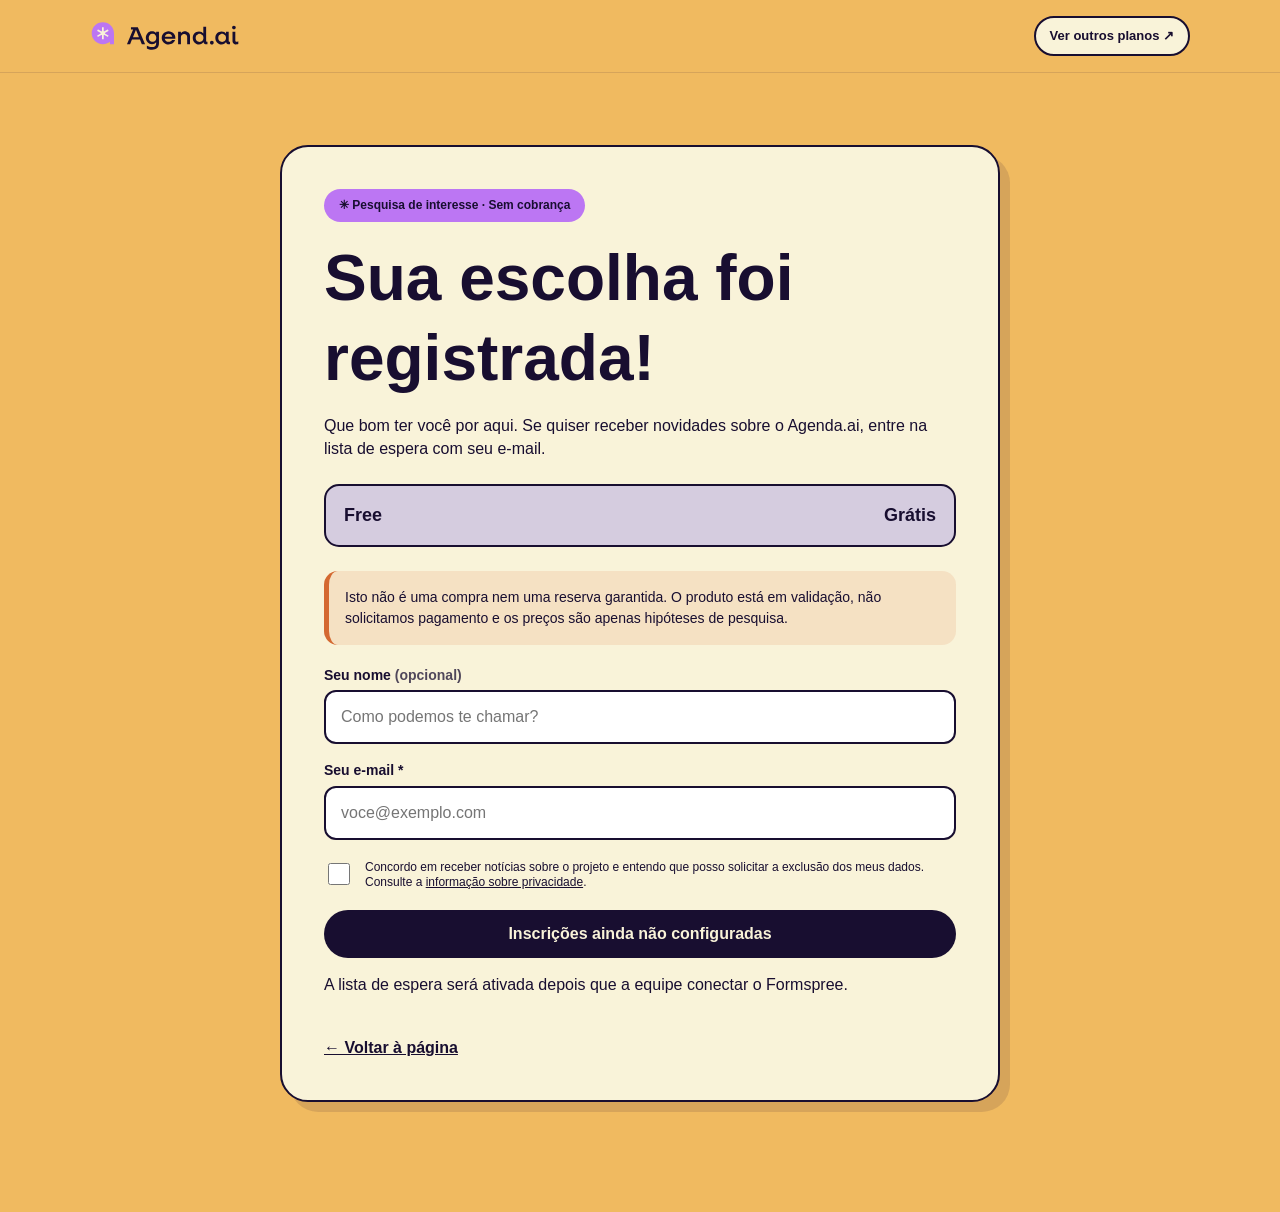
==== reserva.html @ b71d047f "Add files via upload" ====
<!doctype html><html lang="pt-BR"><head><meta charset="utf-8"><meta name="viewport" content="width=device-width,initial-scale=1"><meta name="theme-color" content="#f0ba60"><title>Lista de espera · Agenda.ai</title><link rel="icon" href="logo-symbol.svg" type="image/svg+xml"><link rel="stylesheet" href="style.css"><script src="config.js" defer></script><script src="analytics.js" defer></script><script src="reserva.js" defer></script></head>
<body class="inner-page"><header class="topbar"><div class="wrap topbar-inner"><a class="brand-link" href="index.html" aria-label="Agenda.ai, início"><img src="logo-full-dark.svg" alt="Agenda.ai" class="brand-logo"></a><a class="nav-cta" href="index.html#planos">Ver outros planos ↗</a></div></header><main class="secondary-main wrap"><div class="paper-panel"><div id="reserve-content"><span class="status-tag">✳ Pesquisa de interesse · Sem cobrança</span><h1>Sua escolha foi registrada!</h1><p>Que bom ter você por aqui. Se quiser receber novidades sobre o Agenda.ai, entre na lista de espera com seu e-mail.</p><div class="selected-plan-box"><strong id="selected-plan">Standard</strong><span id="selected-price">R$ 9,90/mês*</span></div><div class="notice">Isto não é uma compra nem uma reserva garantida. O produto está em validação, não solicitamos pagamento e os preços são apenas hipóteses de pesquisa.</div><form id="waitlist-form"><div class="form-field"><label for="lead-name">Seu nome <span class="muted">(opcional)</span></label><input id="lead-name" name="name" autocomplete="name" maxlength="90" placeholder="Como podemos te chamar?"></div><div class="form-field"><label for="lead-email">Seu e-mail *</label><input id="lead-email" name="email" type="email" autocomplete="email" maxlength="150" required placeholder="voce@exemplo.com"></div><label class="consent-row"><input type="checkbox" id="lead-consent" required><span>Concordo em receber notícias sobre o projeto e entendo que posso solicitar a exclusão dos meus dados. Consulte a <a href="privacidade.html">informação sobre privacidade</a>.</span></label><button id="join-btn" type="submit" class="button button-dark full-button">Entrar na lista de espera ↗</button><p id="form-status" class="form-status" role="status" aria-live="polite"></p></form><a class="back-link" href="index.html#planos">← Voltar à página</a></div><div class="success-box" id="success-box" role="status"><div class="success-icon">★</div><h1>Você entrou na lista!</h1><p>Seu interesse no plano <strong id="success-plan">Standard</strong> foi registrado. Quando houver novidades, poderemos entrar em contato pelo e-mail informado.</p><div class="notice">Nenhuma compra foi realizada. O aplicativo está em fase de validação e a inscrição não garante acesso antecipado.</div><a href="index.html" class="button button-dark">Voltar ao Agenda.ai ↗</a></div></div></main></body></html>
---- style.css ----
:root{
  --mustard:#f0ba60;
  --cream:#f9f3d9;
  --ink:#180e30;
  --purple:#bc76f3;
  --orange:#d46931;
  --mint:#c5e2cb;
  --lav:#d5ccdf;
  --line:rgba(24,14,48,.12);
  --milk:#f3eee7;
}
*{box-sizing:border-box}
html{scroll-behavior:smooth}
body{margin:0;font-family:Arial,Helvetica,sans-serif;color:var(--ink);background:var(--cream);line-height:1.25}
a{color:inherit;text-decoration:none}
img{max-width:100%;display:block}
button,input{font:inherit}
button{cursor:pointer}
.wrap{width:min(1100px,calc(100% - 48px));margin:0 auto}
.skip-link{position:absolute;left:-999px;top:10px;background:var(--cream);padding:10px 14px;border-radius:10px;border:2px solid var(--ink);z-index:1000}
.skip-link:focus{left:10px}
.section-kicker{display:inline-block;font-size:12px;font-weight:700;letter-spacing:.05em;text-transform:uppercase;margin-bottom:10px}
.button{border:none;border-radius:999px;padding:14px 18px;font-weight:800;background:var(--ink);color:var(--cream)}

.topbar{position:sticky;top:0;z-index:30;background:rgba(240,186,96,.95);backdrop-filter:blur(8px);border-bottom:1px solid rgba(24,14,48,.12)}
.topbar-inner{display:flex;align-items:center;justify-content:space-between;gap:20px;min-height:72px}
.brand-logo{width:150px;height:auto}
.site-nav{display:flex;gap:24px;font-size:14px;font-weight:700}
.nav-cta{border:2px solid var(--ink);border-radius:999px;padding:10px 14px;font-size:13px;font-weight:800;background:var(--cream)}
.wordmark{display:inline-flex;align-items:center;gap:10px;font-weight:800;font-size:24px}.brand-icon{display:grid;place-items:center;width:34px;height:34px;border-radius:10px;background:var(--purple);color:var(--cream);font-size:20px;font-weight:900}.brand-icon span{font-size:14px}


.hero-section{background:var(--mustard);padding:38px 0 50px}
.hero-wrap{display:grid;gap:28px}
.hero-top{display:grid;grid-template-columns:110px minmax(0,1fr);gap:26px;align-items:start}
.hero-symbol{width:110px;height:110px;border-radius:24px;object-fit:cover}
.hero-card{background:var(--cream);padding:28px 30px 24px;border-radius:22px 22px 34px 34px;position:relative;min-height:340px}
.hero-card::before{content:"";position:absolute;right:0;top:0;width:110px;height:72px;background:var(--mustard);border-bottom-left-radius:40px}
.hero-card::after{content:"";position:absolute;right:0;bottom:52px;width:86px;height:92px;background:var(--mustard);border-top-left-radius:40px;border-bottom-left-radius:40px}
.hero-brand-line{font-size:22px;font-weight:700;margin-bottom:30px;position:relative;z-index:1}
.hero-card h1{margin:0;position:relative;z-index:1;font-size:clamp(54px,7vw,82px);line-height:.98;letter-spacing:-.05em;color:var(--purple);max-width:520px}
.hero-copy{max-width:580px;padding-left:6px}
.hero-copy p{font-size:18px;line-height:1.3;margin:0 0 20px}
.hero-copy strong{font-weight:800}
.hero-highlight{font-size:18px;font-weight:800;color:var(--cream);max-width:460px}

.intro-section{background:var(--milk);padding:70px 0 82px}
.intro-wrap{display:grid;gap:38px;align-items:center}
.section-logo{width:min(430px,100%)}
.intro-statement{background:var(--lav);padding:28px 30px;border-left:8px solid var(--purple)}
.intro-statement h2{margin:0;font-size:clamp(42px,6vw,58px);line-height:1.02;letter-spacing:-.04em;color:var(--orange);max-width:690px}

.message-section{background:var(--purple);padding:56px 0}
.message-wrap p{margin:0;max-width:620px;color:var(--ink);font-size:22px;line-height:1.18}

.concept-section{background:linear-gradient(to right,var(--mint) 0 74%,var(--cream) 74% 100%);position:relative;padding:0 0 80px}
.concept-top-stripes{height:110px;background:repeating-linear-gradient(90deg,var(--cream) 0 36px,transparent 36px 74px);width:min(300px,80%);border-bottom-right-radius:80px}
.concept-wrap{display:grid;grid-template-columns:minmax(0,1.03fr) minmax(350px,0.97fr);gap:34px;align-items:center;padding-top:36px}
.concept-copy h2{margin:0 0 22px;font-size:clamp(58px,7.2vw,92px);line-height:.98;letter-spacing:-.06em;max-width:470px}
.concept-copy p{max-width:450px;font-size:18px;line-height:1.35;margin:0}
.demo-stage{position:relative;max-width:430px;justify-self:end}
.demo-window{background:var(--cream);border:2px solid var(--ink);border-radius:24px;padding:18px;box-shadow:10px 10px 0 rgba(24,14,48,.12)}
.demo-head{display:flex;justify-content:space-between;align-items:center;gap:14px;margin-bottom:16px}
.demo-logo img{width:128px}
.demo-live{font-size:11px;font-weight:800;text-transform:uppercase;color:var(--orange)}
.demo-greeting span{display:block;font-size:12px;color:rgba(24,14,48,.75);margin-bottom:4px}
.demo-greeting strong{display:block;font-size:28px;line-height:1.05;margin-bottom:14px}
.demo-progress-top{display:flex;justify-content:space-between;gap:10px;font-size:13px;font-weight:700;margin-bottom:10px}
.progress-track{height:14px;background:#fff;border:2px solid var(--ink);border-radius:999px;overflow:hidden}
.progress-fill{height:100%;width:33.3%;background:var(--purple);transition:width .2s ease}
.demo-tasks{display:grid;gap:12px;margin:18px 0}
.demo-task{display:grid;grid-template-columns:34px 1fr auto;align-items:center;gap:12px;padding:12px 14px;background:#fff;border:2px solid rgba(24,14,48,.15);border-radius:16px}
.demo-task input{position:absolute;opacity:0;pointer-events:none}
.demo-task.checked{border-color:var(--purple);background:#f7e9ff}
.check-ui{width:22px;height:22px;border-radius:50%;border:2px solid var(--ink);display:grid;place-items:center;font-size:14px}
.task-content strong{display:block;font-size:15px}
.task-content small{display:block;margin-top:4px;color:rgba(24,14,48,.7);font-size:12px}
.task-star{font-size:18px;color:var(--orange)}
.adaptation{display:grid;grid-template-columns:1fr auto;gap:16px;align-items:center;padding:14px;border-radius:16px;background:#fff3d8;border:2px dashed rgba(24,14,48,.28)}
.adapt-label{display:block;font-size:10px;font-weight:800;letter-spacing:.08em;text-transform:uppercase;color:rgba(24,14,48,.6)}
#adapt-feedback{display:block;margin-top:3px;font-size:16px}
#adapt-slot{display:block;margin-top:5px;font-size:12px;color:rgba(24,14,48,.75)}
#adapt-toggle{border:none;border-radius:999px;padding:12px 15px;background:var(--ink);color:var(--cream);font-weight:800}
.demo-sticker,.sticker-bottom{position:absolute;font-size:11px;font-weight:800;text-transform:uppercase;border:2px solid var(--ink);border-radius:999px;padding:9px 12px;box-shadow:4px 4px 0 rgba(24,14,48,.12)}
.sticker-first{top:-12px;right:24px;background:var(--mustard);transform:rotate(8deg)}
.sticker-bottom{right:-12px;bottom:-12px;background:var(--orange);color:var(--cream);transform:rotate(-6deg)}
.demo-disclaimer{font-size:12px;line-height:1.4;margin:18px 8px 0;text-align:center}

.features-section{background:var(--cream);padding:80px 0}
.features-header{display:grid;grid-template-columns:minmax(0,1fr) minmax(0,1fr);gap:26px;align-items:end;margin-bottom:28px}
.features-header h2{margin:0;font-size:clamp(48px,7vw,76px);line-height:.97;letter-spacing:-.05em}
.features-header p{margin:0;max-width:420px;font-size:18px;line-height:1.35}
.features-grid{display:grid;grid-template-columns:repeat(3,1fr);gap:18px}
.feature-card{background:#fff;border:2px solid var(--ink);border-radius:20px;padding:24px;min-height:240px}
.feature-card.alt{background:var(--mustard)}
.feature-card.mint{background:var(--mint)}
.feature-number{display:inline-flex;align-items:center;justify-content:center;width:42px;height:42px;border-radius:50%;background:var(--ink);color:var(--cream);font-size:13px;font-weight:800}
.feature-card h3{margin:18px 0 10px;font-size:30px;line-height:1.03}
.feature-card p{margin:0;font-size:15px;line-height:1.4}

.pricing-section{background:var(--milk);padding:82px 0}
.pricing-header{display:grid;grid-template-columns:minmax(0,1fr) minmax(0,1fr);gap:20px;align-items:end;margin-bottom:30px}
.pricing-header h2{margin:0;font-size:clamp(54px,7vw,82px);line-height:.97;letter-spacing:-.05em}
.pricing-header p{margin:0;max-width:450px;font-size:18px;line-height:1.35}
.plans-grid{display:grid;grid-template-columns:repeat(3,1fr);gap:18px}
.plan-card{border:2px solid var(--ink);border-radius:24px;padding:24px;display:flex;flex-direction:column;min-height:390px;background:#fff}
.plan-standard{background:var(--purple)}
.plan-premium{background:var(--mint)}
.plan-top{display:flex;justify-content:space-between;align-items:center;font-size:13px;font-weight:800;text-transform:uppercase;letter-spacing:.03em;margin-bottom:16px}
.plan-card h3{font-size:44px;line-height:1;margin:0 0 10px}
.plan-card h3 small{font-size:18px}
.plan-lead{margin:0 0 18px;font-size:16px;min-height:40px}
.plan-card ul{margin:0 0 24px;padding-left:18px;display:grid;gap:12px;flex:1}
.plan-card li{font-size:15px;line-height:1.35}
.plan-button{width:100%;justify-content:center}
.plan-count{margin:12px 0 0;font-size:12px;line-height:1.4;text-align:center;min-height:36px}
.pricing-note{margin:24px 0 0;font-size:13px;text-align:center}

.faq-section{background:var(--cream);padding:80px 0}
.faq-wrap{display:grid;grid-template-columns:minmax(250px,.8fr) minmax(0,1.2fr);gap:28px}
.faq-wrap h2{margin:0;font-size:clamp(52px,7vw,78px);line-height:.95;letter-spacing:-.05em;color:var(--orange)}
.faq-list details{border-bottom:2px solid var(--ink);padding:18px 0}
.faq-list summary{list-style:none;cursor:pointer;position:relative;padding-right:28px;font-weight:800;font-size:19px}
.faq-list summary::-webkit-details-marker{display:none}
.faq-list summary::after{content:'+';position:absolute;right:0;top:-3px;font-size:28px}
.faq-list details[open] summary::after{content:'−'}
.faq-list p{margin:14px 0 0;font-size:15px;line-height:1.45;max-width:650px}

.site-footer{background:var(--ink);color:var(--cream);padding:26px 0}
.footer-inner{display:flex;align-items:center;justify-content:space-between;gap:18px;flex-wrap:wrap}
.footer-logo{width:150px}
.site-footer p,.site-footer small{margin:0;font-size:13px}
.site-footer a{text-decoration:underline;font-size:13px}

/* Inner pages / admin */
.inner-page{min-height:100vh;background:var(--mustard)}
.secondary-main{padding:72px 0 110px}
.paper-panel{max-width:720px;margin-inline:auto;background:var(--cream);border:2px solid var(--ink);border-radius:28px;padding:42px;box-shadow:10px 10px 0 rgba(24,14,48,.12)}
.paper-panel h1{font-size:clamp(38px,5vw,64px);margin:16px 0}
.paper-panel>p,.paper-panel p{font-size:16px;line-height:1.45}
.status-tag{display:inline-flex;padding:9px 15px;border-radius:999px;background:var(--purple);color:var(--ink);font-size:12px;font-weight:900}
.selected-plan-box{display:flex;justify-content:space-between;gap:20px;align-items:center;background:var(--lav);border:2px solid var(--ink);padding:18px;border-radius:15px;margin:24px 0;font-size:18px;font-weight:900}
.notice{border-radius:14px;background:rgba(212,105,49,.13);border-left:5px solid var(--orange);padding:16px;font-size:14px;line-height:1.5;margin:22px 0}
.form-field{display:grid;gap:6px;margin:18px 0}.form-field label{font-weight:900;font-size:14px}.form-field input,.admin-login input{border:2px solid var(--ink);background:#fff;border-radius:12px;padding:15px;width:100%;outline-offset:2px}
.consent-row{display:flex;align-items:flex-start;gap:12px;font-size:12px;margin:20px 0}.consent-row input{width:22px;height:22px;flex-shrink:0}.consent-row a{text-decoration:underline}.full-button{width:100%;justify-content:center}.form-status{font-size:13px;margin-top:15px}.form-status.error{color:#8c2417}.back-link{display:inline-block;margin-top:26px;text-decoration:underline;font-weight:900}.success-box{display:none;text-align:center}.success-box.active{display:block}.success-icon{width:95px;height:95px;border-radius:28px;background:var(--purple);display:grid;place-items:center;color:var(--cream);font-size:57px;margin:0 auto}.privacy-panel{max-width:850px}.privacy-panel h2{font-size:28px;margin:30px 0 10px}.privacy-panel p{font-size:15px}.privacy-panel a{text-decoration:underline}.admin-page{min-height:100vh;background:var(--milk)}.admin-main{padding:65px 0 110px}.admin-intro{display:flex;justify-content:space-between;align-items:center;gap:20px;margin-bottom:27px}.admin-intro h1{font-size:clamp(40px,5vw,65px);margin:10px 0}.admin-intro p{margin:0}.admin-login{display:grid;gap:14px;max-width:450px;background:var(--cream);padding:30px;border:2px solid var(--ink);border-radius:20px}.admin-login label{font-weight:900}.admin-data{display:none}.admin-actions{display:flex;gap:12px;flex-wrap:wrap;margin:20px 0}.button-light{background:var(--cream);color:var(--ink);border:2px solid var(--ink)}.admin-grid{display:grid;grid-template-columns:repeat(3,1fr);gap:15px;margin:24px 0 46px}.metric{background:var(--cream);padding:26px;border:2px solid var(--ink);border-radius:20px}.metric:nth-child(2){background:var(--purple)}.metric:nth-child(3){background:var(--mint)}.metric h3{font-size:25px;margin:0 0 15px}.metric strong{font-size:53px;line-height:1;display:block}.metric span{font-size:13px;margin-top:14px;display:block}.table-wrap{overflow-x:auto;background:var(--cream);border:2px solid var(--ink);border-radius:17px}.admin-table{border-collapse:collapse;width:100%;min-width:600px}.admin-table th,.admin-table td{padding:16px;border-bottom:1px solid var(--line);font-size:13px;text-align:left}.admin-table th{background:var(--lav)}.delete-button{border:1px solid var(--ink);border-radius:8px;background:var(--mustard);padding:6px 10px;font-weight:900}.admin-subtitle{font-size:14px}.muted{opacity:.75}

@media (max-width:900px){
  .site-nav{display:none}
  .hero-top{grid-template-columns:88px 1fr;gap:18px}
  .hero-symbol{width:88px;height:88px;border-radius:20px}
  .hero-card{min-height:290px;padding:22px 22px 20px}
  .hero-card::before{width:80px;height:56px}
  .hero-card::after{width:66px;height:72px;bottom:42px}
  .concept-wrap,.pricing-header,.features-header,.faq-wrap{grid-template-columns:1fr}
  .concept-section{background:var(--mint)}
  .concept-wrap{padding-top:24px}
  .demo-stage{justify-self:start;max-width:100%}
  .features-grid,.plans-grid,.admin-grid{grid-template-columns:1fr}
}
@media (max-width:680px){
  .wrap{width:min(100% - 28px,760px)}
  .topbar-inner{min-height:68px}
  .brand-logo,.footer-logo{width:130px}
  .nav-cta{padding:10px 12px;font-size:12px}
  .hero-section{padding-top:28px}
  .hero-top{grid-template-columns:1fr;gap:18px}
  .hero-card h1{font-size:clamp(46px,13vw,66px)}
  .hero-card{min-height:0}
  .hero-copy p,.hero-highlight{font-size:16px}
  .intro-statement h2{font-size:42px}
  .message-wrap p{font-size:18px}
  .concept-top-stripes{height:84px;width:230px;background:repeating-linear-gradient(90deg,var(--cream) 0 28px,transparent 28px 56px)}
  .concept-copy h2{font-size:54px}
  .demo-logo img{width:112px}
  .demo-greeting strong{font-size:22px}
  .adaptation{grid-template-columns:1fr}
  .features-header h2,.pricing-header h2,.faq-wrap h2{font-size:52px}
  .feature-card h3{font-size:26px}
  .plan-card h3{font-size:36px}
  .selected-plan-box{flex-direction:column;align-items:flex-start;gap:8px}
}
@media (prefers-reduced-motion: reduce){html{scroll-behavior:auto}.progress-fill{transition:none}}

/* =====================================
   REPRODUÇÃO FIEL: AGEND.IA LANDING
   Referência: SVG original 1080 x 5757.7
   A fonte original Fliper é utilizada se instalada no computador.
   O ZIP não redistribui arquivos de fonte.
   ===================================== */
:root{--mustard:#f0ba60;--cream:#f9f3d9;--ink:#180e30;--purple:#bc76f3;--orange:#d46931;--mint:#c5e2cb;--lav:#d5ccdf;--milk:#f3eee7;--softgreen:#9ac1a5;--darkterracotta:#86382e}
html,body{margin:0}
body{font-family:'Fliper', 'Fliper Regular', 'Trebuchet MS',Arial,sans-serif;font-weight:400;background:var(--milk);color:var(--ink)}
h1,h2,h3,.reference-name,.button,.plan-top{font-family:'Fliper','Fliper SemiBold','Trebuchet MS',Arial,sans-serif;font-weight:600}
.reference-nav{position:relative;z-index:10;background:var(--mustard);min-height:78px;display:flex;align-items:center}
.reference-nav .nav-inner{display:flex;align-items:center;justify-content:space-between;gap:30px;min-height:78px}
.nav-mark img{width:190px;height:auto}
.reference-nav nav{display:flex;gap:25px;font-weight:600}
.reference-nav nav a{font-size:14px}
.nav-link-cta{display:inline-flex;border-radius:999px;padding:12px 18px;background:var(--ink);color:var(--cream);font-weight:600}
.reference-hero{background:var(--mustard);overflow:hidden}
.reference-canvas{position:relative;width:min(100%,1080px);aspect-ratio:1080 / 1920;margin:auto;container-type:inline-size}
.reference-cutout{position:absolute;inset:0;display:block;width:100%;height:100%;object-fit:contain;object-position:top left;pointer-events:none}
.reference-hero-logo{position:absolute;left:9.24%;top:9.3%;width:24%;height:auto;aspect-ratio:1;object-fit:contain}
.reference-name{position:absolute;top:12.55%;left:43.4%;font-size:5.0cqw;line-height:1;color:var(--ink)}
.reference-canvas h1{position:absolute;left:17.55%;top:27.9%;margin:0;color:var(--purple);font-size:9.92cqw;line-height:1.20;letter-spacing:-.015em}
.reference-hero-copy{position:absolute;left:10.59%;top:63.1%;width:85%;font-size:4.72cqw;line-height:1.20;color:var(--ink)}
.reference-hero-copy p{font-size:inherit;line-height:inherit;margin:0 0 4.6cqw}
.reference-hero-copy p:nth-child(2){margin-bottom:4.1cqw}
.reference-hero-copy strong{font-weight:600}
.reference-hero-copy .reference-highlight{font-size:5.4cqw;font-weight:600;color:var(--cream);line-height:1.08;margin-top:0}
.reference-intro{background:var(--milk);padding:0;overflow:hidden}
.reference-intro-inside{width:min(100%,1080px);aspect-ratio:1080 / 975;margin:0 auto;position:relative;container-type:inline-size}
.reference-intro-logo{position:absolute;left:13%;top:16%;width:71%;height:auto}
.reference-statement{position:absolute;left:13%;top:55%;width:74%;background:var(--lav);border-left:1.6cqw solid var(--purple);padding:6cqw 4cqw 5.8cqw}
.reference-statement h2{font-size:7.5cqw;color:var(--orange);line-height:1.05;margin:0;letter-spacing:-.02em}
.reference-purple{background:var(--purple);position:relative;overflow:hidden}
.reference-purple-content{width:min(100%,1080px);height:auto;aspect-ratio:1080 / 945;margin:auto;position:relative;container-type:inline-size}
.reference-purple-content p{position:absolute;top:19.7%;left:10.6%;font-size:4.9cqw;line-height:1.245;margin:0;max-width:83%;color:var(--ink)}
.reference-fringe{position:absolute;left:0;bottom:0;height:min(24vw,315px);width:min(63%,632px);display:flex;align-items:stretch;overflow:hidden;border-top-right-radius:240px;background:var(--mint)}
.reference-fringe span{height:100%;background:var(--cream);width:17%;margin-left:1%;flex-shrink:0}
.reference-fringe span:nth-child(2n){background:var(--mint)}
.reference-mint{background:var(--mint);overflow:hidden}
.reference-mint-inside{width:min(100%,1080px);aspect-ratio:1080 / 1920;margin:0 auto;position:relative;container-type:inline-size}
.reference-mint h2{position:absolute;left:10.6%;top:28.4%;margin:0;z-index:2;font-size:13.18cqw;line-height:1.025;color:var(--ink);letter-spacing:-.028em}
.reference-geometric-shape{position:absolute;pointer-events:none;background:var(--cream);width:76%;height:13%;left:16%;transform:rotate(31deg)}
.reference-geometric-shape.one{top:26%}
.reference-geometric-shape.two{top:69%;transform:rotate(-30deg)}
.reference-mint-logo{position:absolute;left:10.6%;bottom:8.3%;width:70%;z-index:2}
.reference-mint-logo img{width:100%}
.demo-section{background:var(--cream);padding:100px 0 120px}
.demo-section-grid{display:grid;grid-template-columns:1fr 1fr;gap:50px;align-items:center}
.demo-section-copy h2{font-size:clamp(50px,6vw,88px);line-height:.98;letter-spacing:-.035em;margin:18px 0 24px}
.demo-section-copy p{font-size:19px;line-height:1.4;max-width:450px}
.demo-stage{max-width:460px;justify-self:end}
.demo-greeting strong{font-family:'Fliper','Trebuchet MS',Arial,sans-serif}
.features-section{background:var(--milk)}
.feature-card{border-color:var(--ink);border-width:2px;box-shadow:none}
.feature-card h3{font-size:clamp(25px,2.3vw,32px);line-height:1.08}
.feature-card p{font-size:16px}
.pricing-section{background:var(--cream)}
.pricing-header h2{color:var(--ink)}
.plan-card{border-color:var(--ink);background:var(--milk)}
.plan-standard{background:var(--purple)}
.plan-premium{background:var(--mint)}
.plan-lead{font-size:16px}
.plan-card ul{padding-left:20px}
.plan-card li{font-size:15px}
.plan-card h3{font-size:40px}
.plan-button{border-radius:999px}
.faq-section{background:var(--milk)}
.faq-wrap h2{color:var(--orange)}
.footer-logo{width:170px}

@media(max-width:900px){
 .reference-nav nav{display:none}
 .demo-section-grid{grid-template-columns:1fr}
 .demo-stage{justify-self:start}
 .reference-mint h2{font-size:13.18cqw}
}
@media(max-width:640px){
 .reference-nav,.reference-nav .nav-inner{min-height:62px}
 .nav-mark img{width:142px}
 .nav-link-cta{font-size:12px;padding:10px 12px}
 .reference-hero-copy{top:63%;}
 .demo-section{padding:60px 0 90px}
 .demo-section-copy h2{font-size:48px}
 .reference-statement{top:54%;}
 .reference-fringe{height:20vw}
}

/* User requested color corrections */
.demo-section-copy h2{color:var(--purple)}
.features-grid .feature-card:nth-child(1){background:var(--mint)}
.features-grid .feature-card:nth-child(2){background:var(--mustard)}
.features-grid .feature-card:nth-child(3){background:var(--purple)}
.plan-free{background:var(--mustard)}

/* Preferência de análise: exibida apenas se GA4 estiver configurado. */
.analytics-consent{position:fixed;bottom:16px;left:16px;right:16px;max-width:700px;margin:0 auto;z-index:99;background:var(--cream);color:var(--ink);padding:18px 20px;border:2px solid var(--ink);border-radius:18px;box-shadow:0 8px 30px rgba(0,0,0,.2);display:flex;align-items:center;justify-content:space-between;gap:22px}
.analytics-consent p{margin:5px 0 0;font-size:13px;line-height:1.4}
.analytics-consent a{text-decoration:underline}
.analytics-actions{display:flex;gap:8px;flex-shrink:0}
.analytics-actions button{border:2px solid var(--ink);border-radius:999px;padding:9px 13px;background:transparent;color:var(--ink);font-weight:800}
.analytics-actions button[data-consent=yes]{background:var(--ink);color:var(--cream)}
@media(max-width:620px){.analytics-consent{flex-direction:column;align-items:stretch}.analytics-actions button{flex:1}}
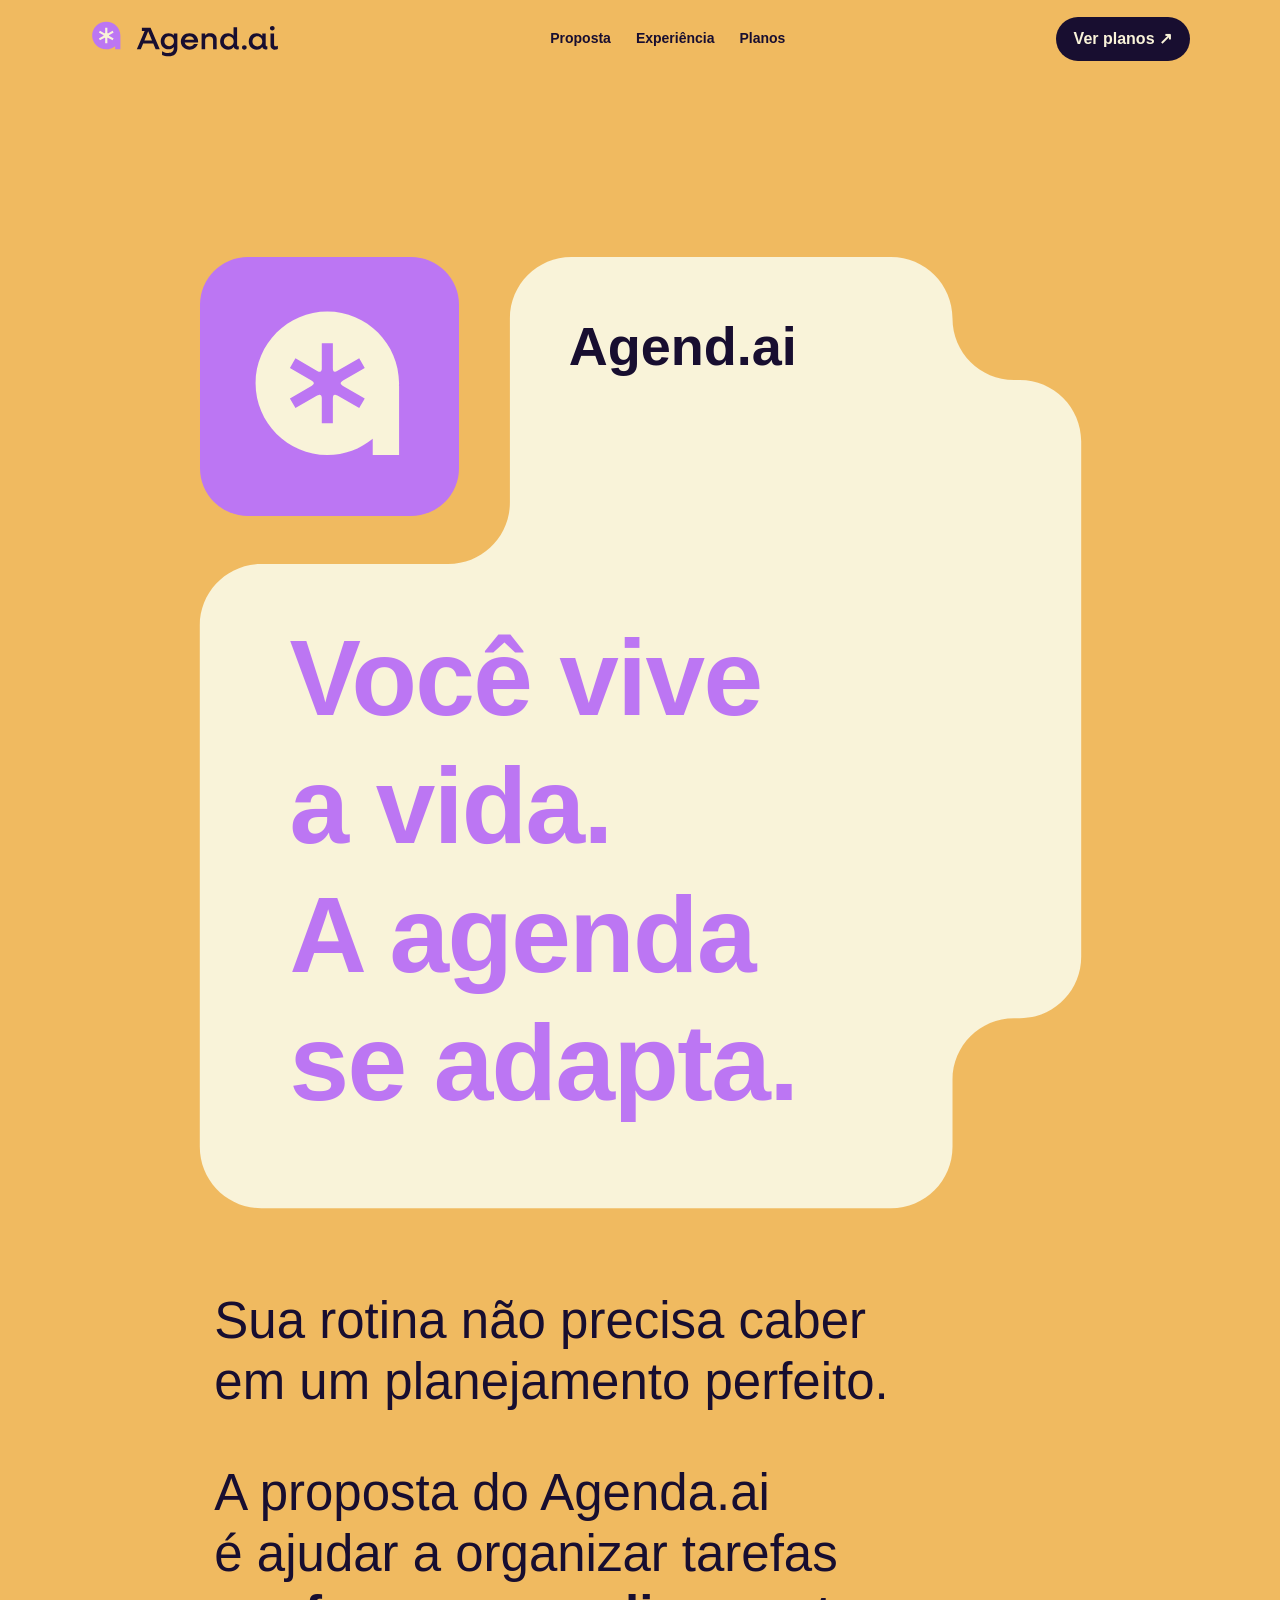
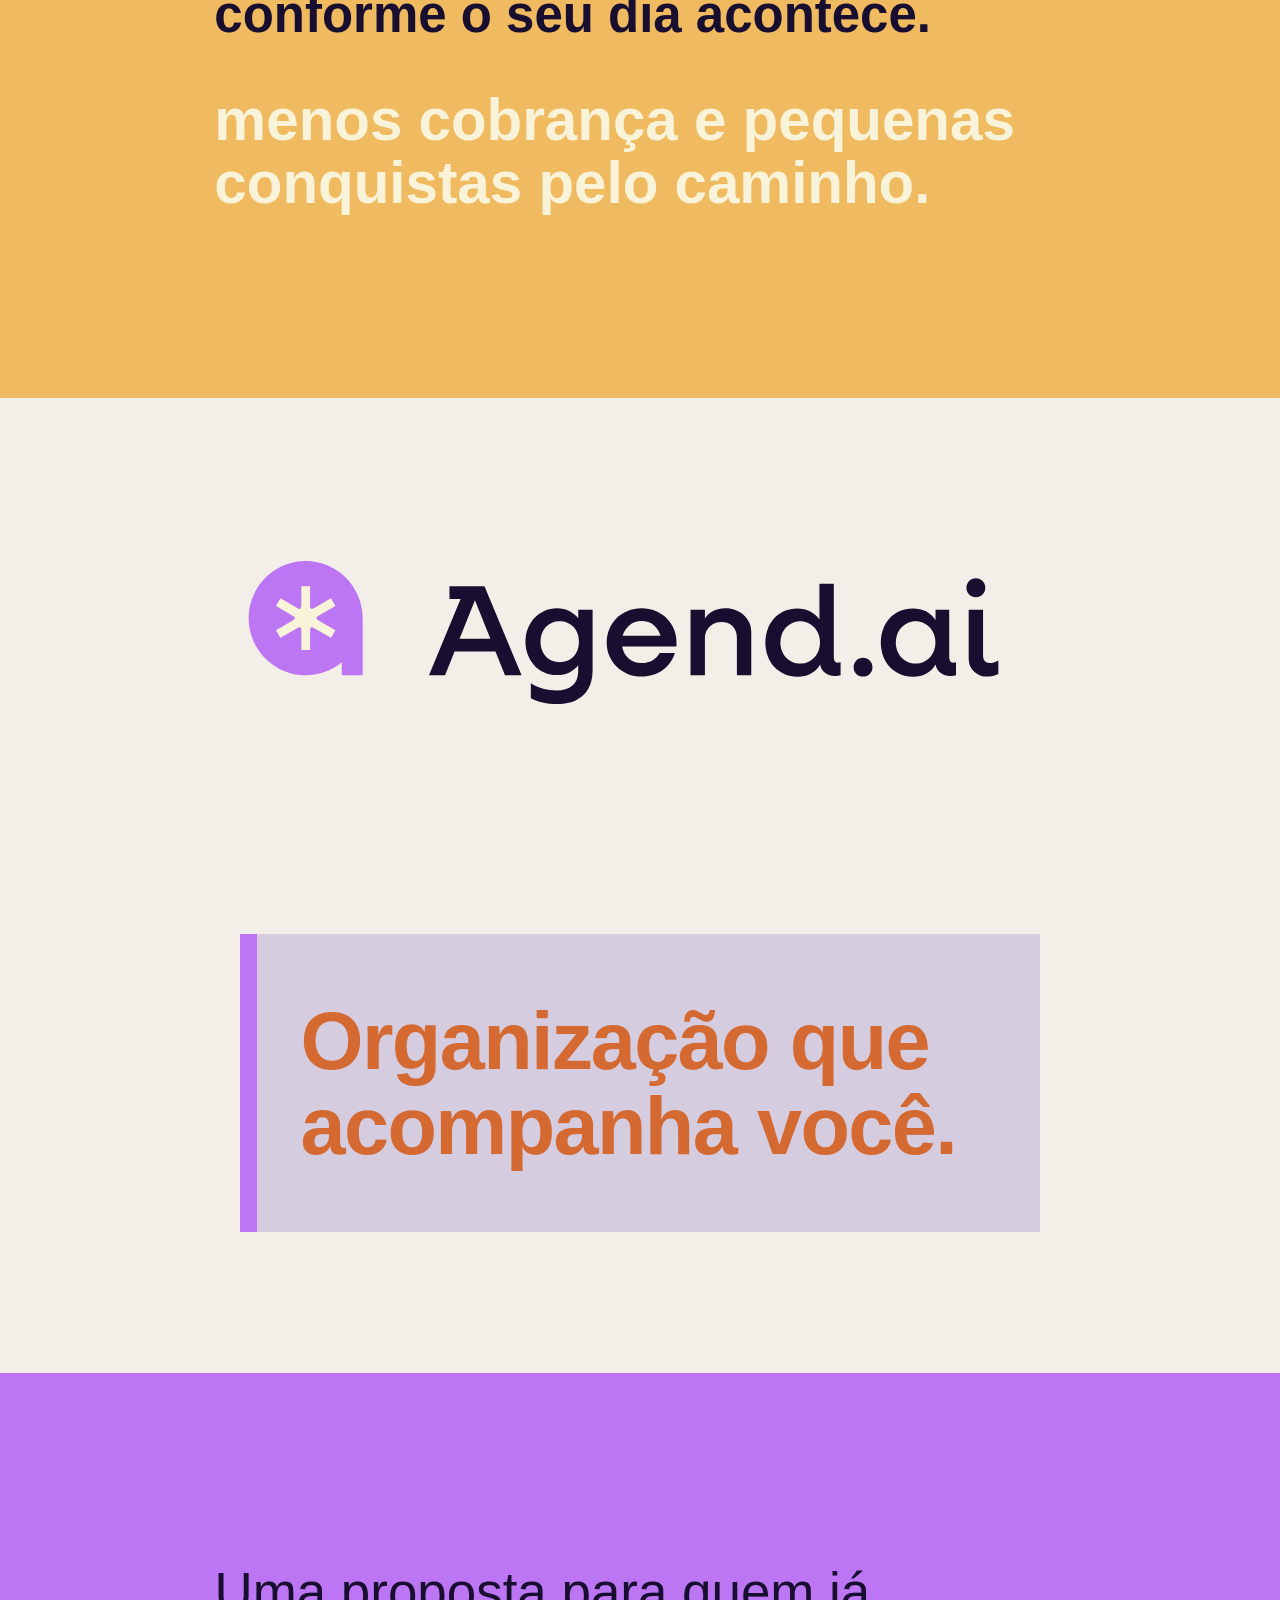
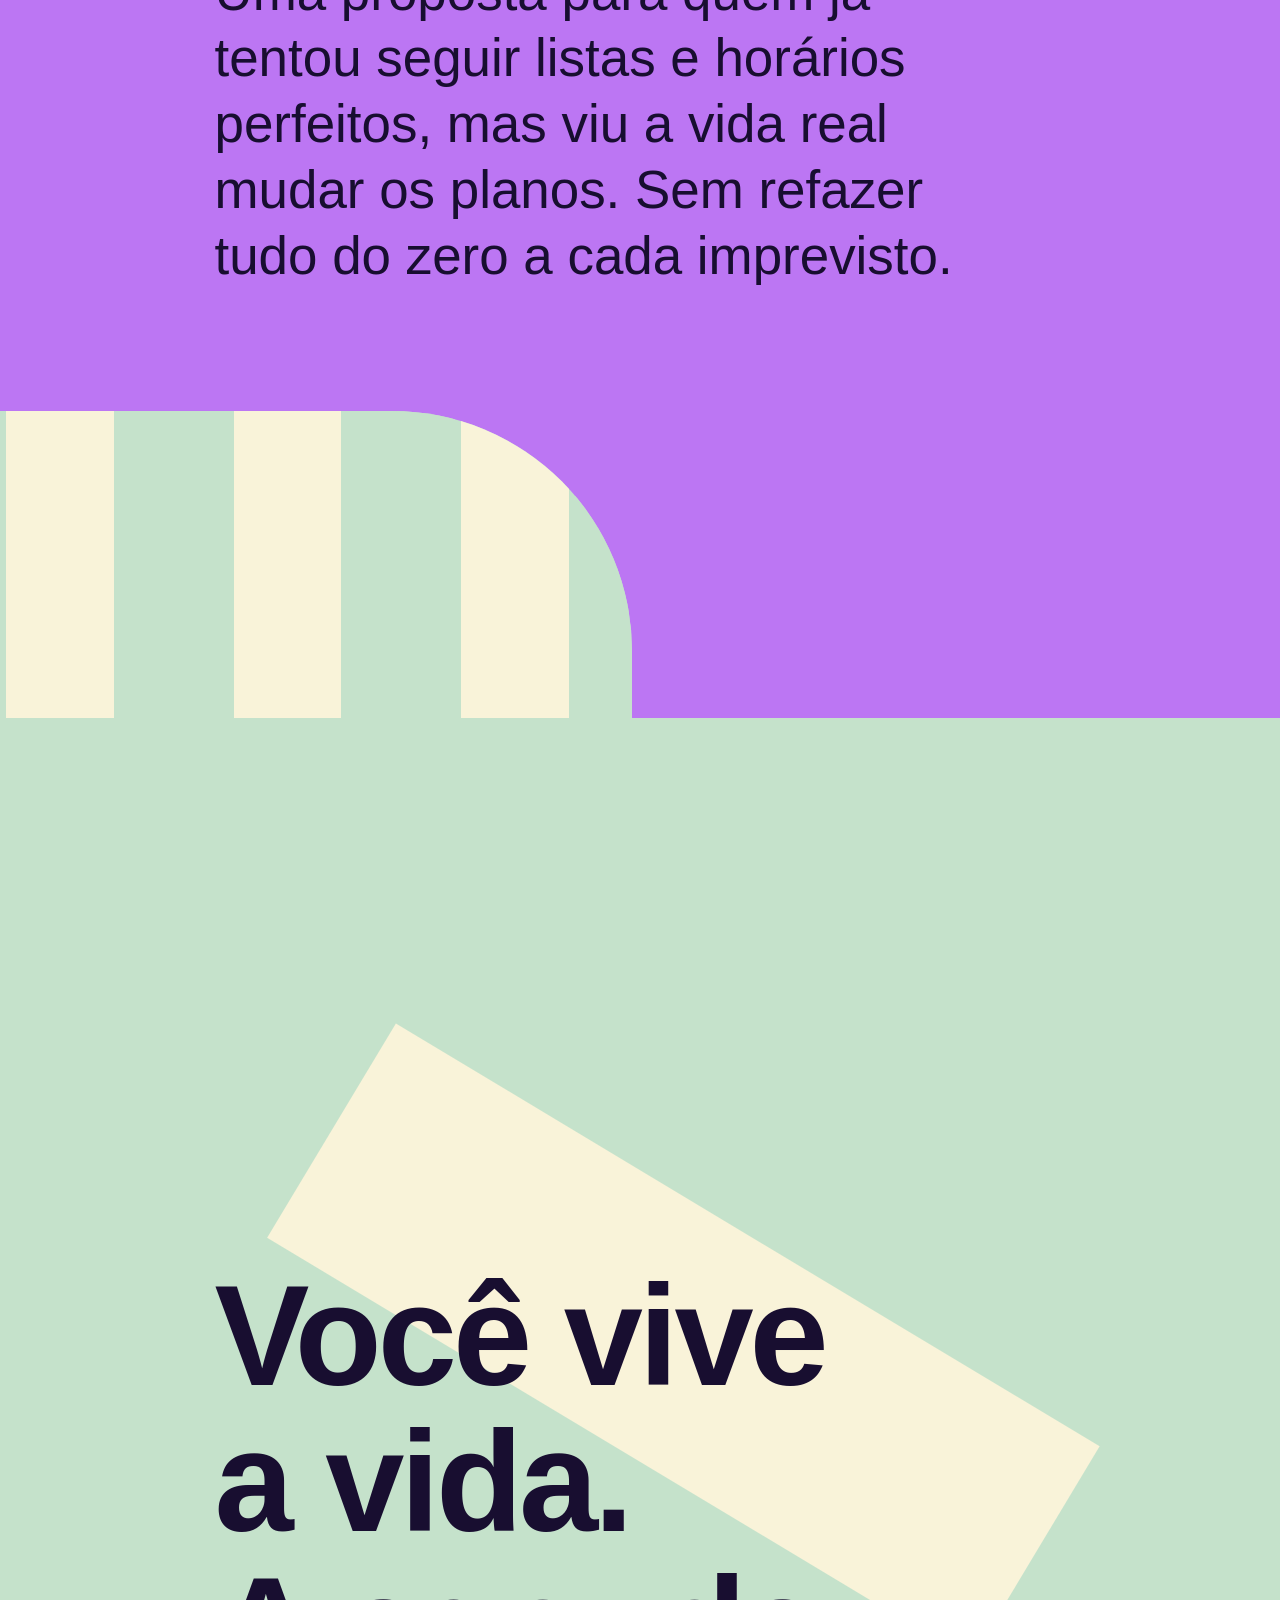
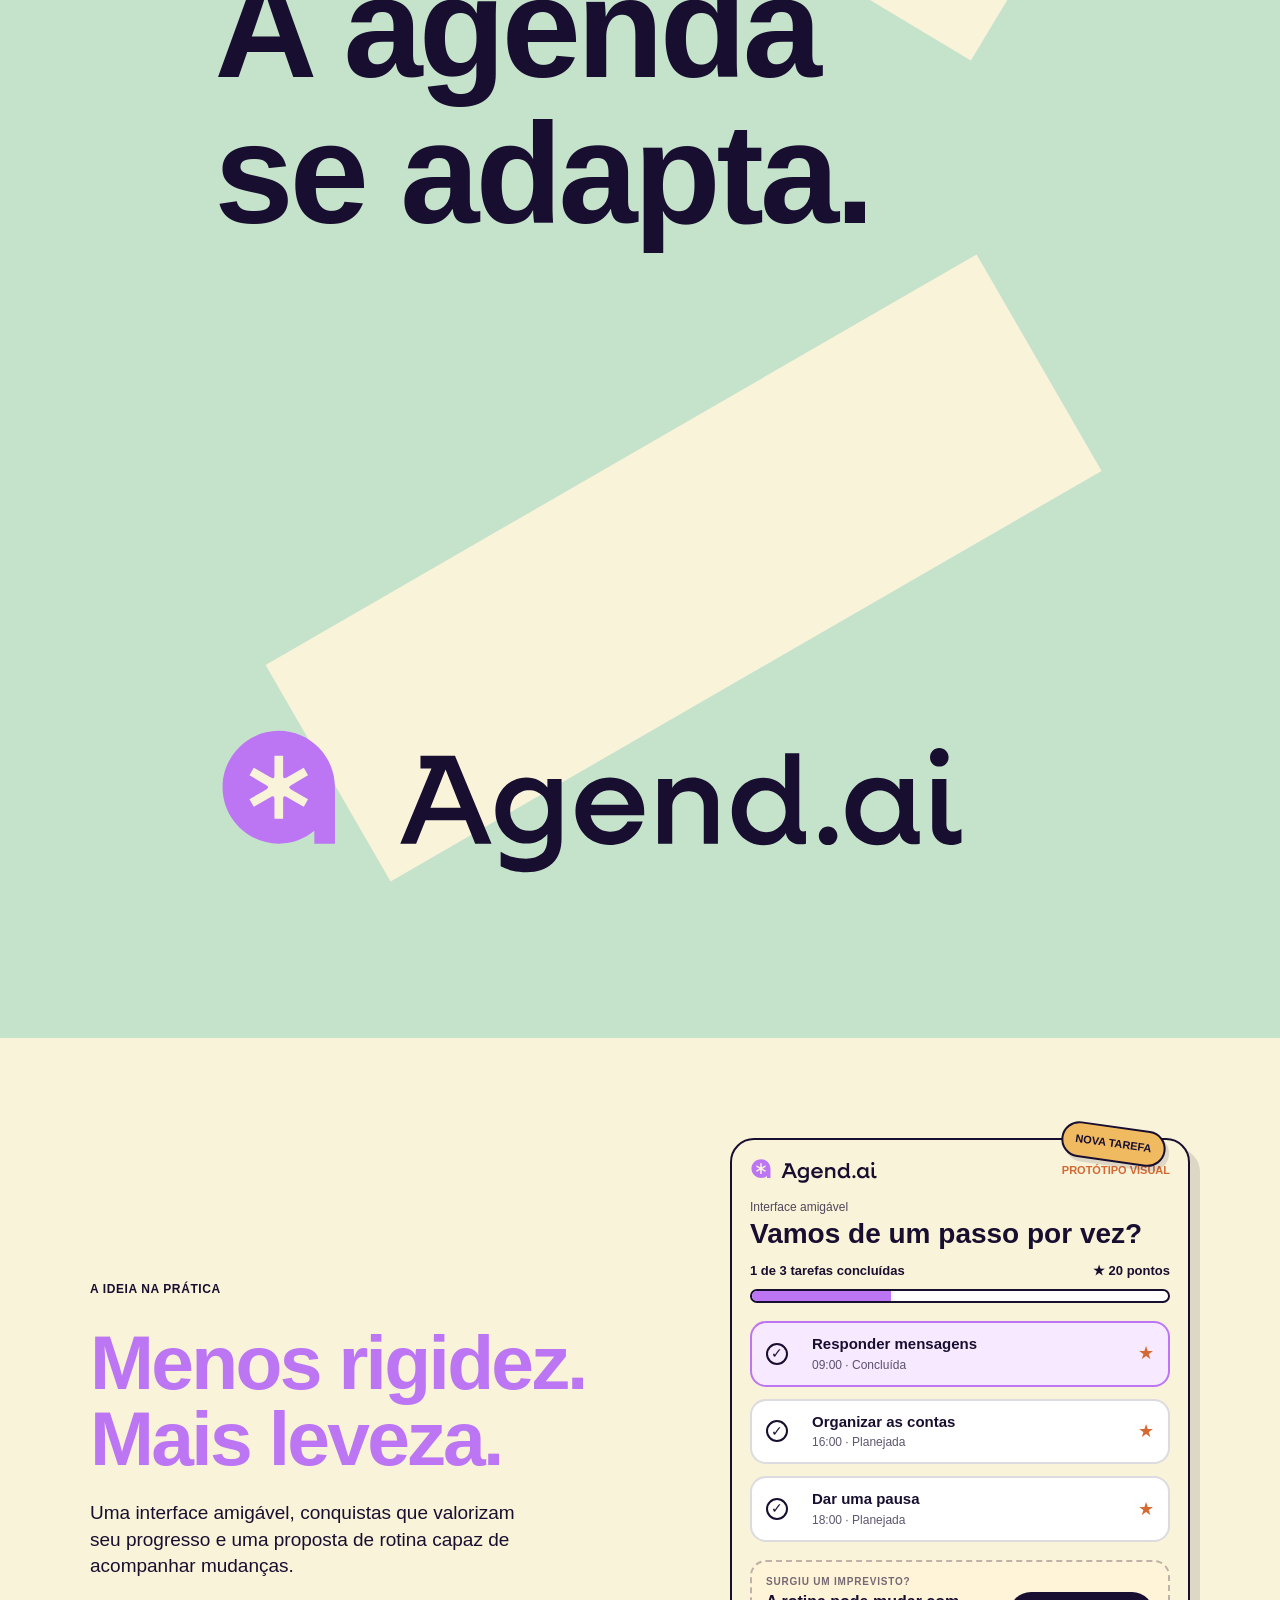
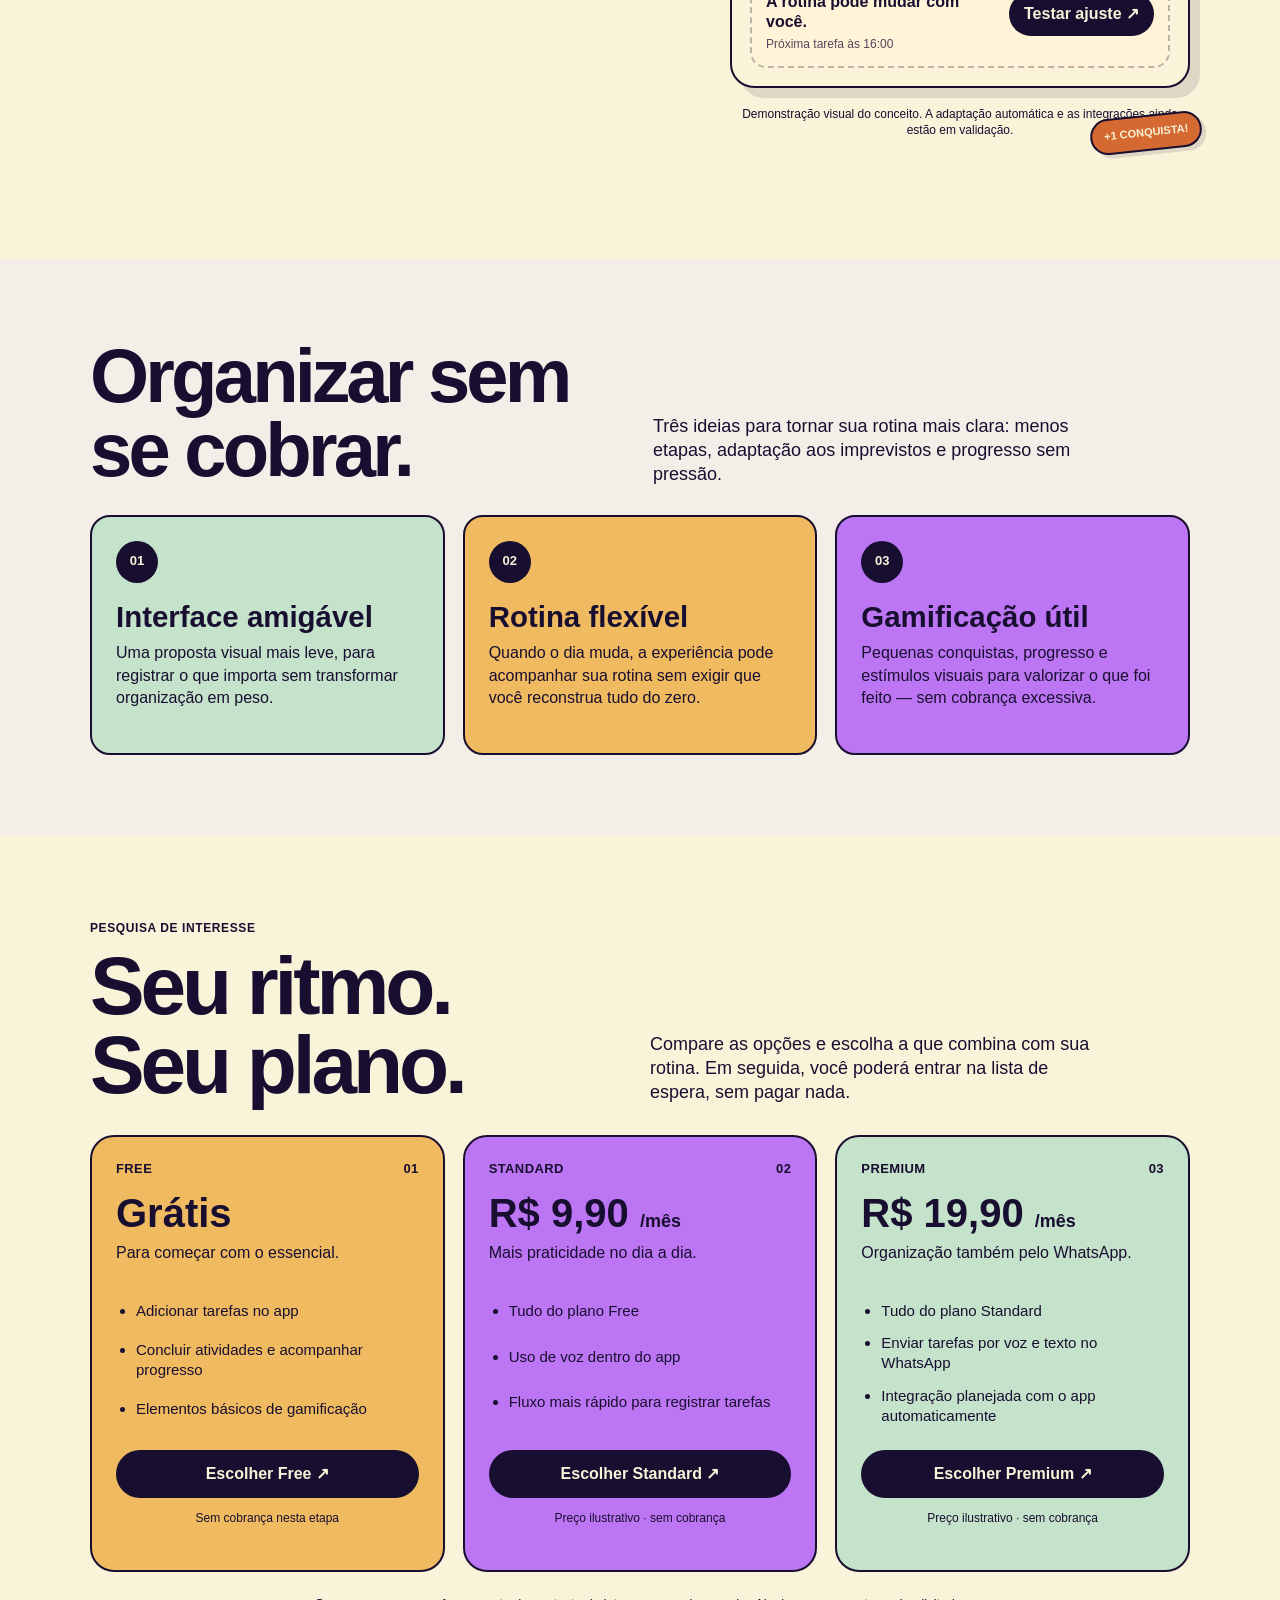
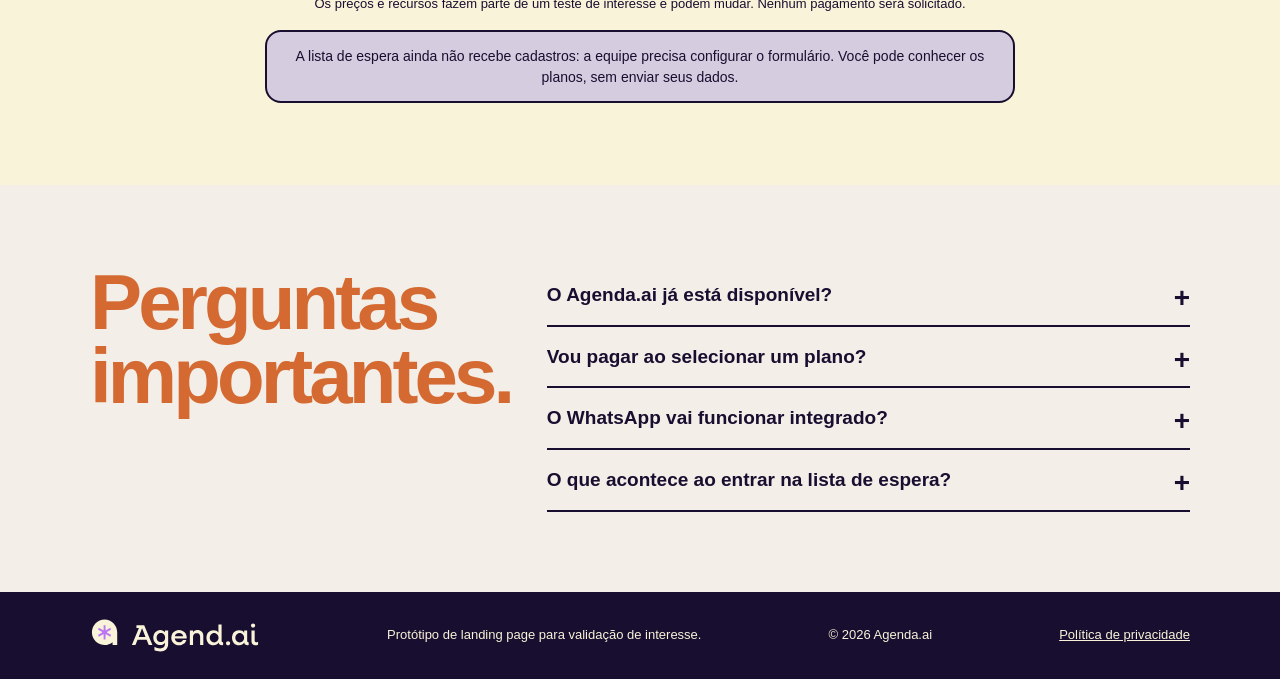
==== commit 781d002e: "Melhora UX da landing, feedback dos planos e lista de espera" ====
--- a/reserva.html
+++ b/reserva.html
@@ -1,2 +1,2 @@
 <!doctype html><html lang="pt-BR"><head><meta charset="utf-8"><meta name="viewport" content="width=device-width,initial-scale=1"><meta name="theme-color" content="#f0ba60"><title>Lista de espera · Agenda.ai</title><link rel="icon" href="logo-symbol.svg" type="image/svg+xml"><link rel="stylesheet" href="style.css"><script src="config.js" defer></script><script src="analytics.js" defer></script><script src="reserva.js" defer></script></head>
-<body class="inner-page"><header class="topbar"><div class="wrap topbar-inner"><a class="brand-link" href="index.html" aria-label="Agenda.ai, início"><img src="logo-full-dark.svg" alt="Agenda.ai" class="brand-logo"></a><a class="nav-cta" href="index.html#planos">Ver outros planos ↗</a></div></header><main class="secondary-main wrap"><div class="paper-panel"><div id="reserve-content"><span class="status-tag">✳ Pesquisa de interesse · Sem cobrança</span><h1>Sua escolha foi registrada!</h1><p>Que bom ter você por aqui. Se quiser receber novidades sobre o Agenda.ai, entre na lista de espera com seu e-mail.</p><div class="selected-plan-box"><strong id="selected-plan">Standard</strong><span id="selected-price">R$ 9,90/mês*</span></div><div class="notice">Isto não é uma compra nem uma reserva garantida. O produto está em validação, não solicitamos pagamento e os preços são apenas hipóteses de pesquisa.</div><form id="waitlist-form"><div class="form-field"><label for="lead-name">Seu nome <span class="muted">(opcional)</span></label><input id="lead-name" name="name" autocomplete="name" maxlength="90" placeholder="Como podemos te chamar?"></div><div class="form-field"><label for="lead-email">Seu e-mail *</label><input id="lead-email" name="email" type="email" autocomplete="email" maxlength="150" required placeholder="voce@exemplo.com"></div><label class="consent-row"><input type="checkbox" id="lead-consent" required><span>Concordo em receber notícias sobre o projeto e entendo que posso solicitar a exclusão dos meus dados. Consulte a <a href="privacidade.html">informação sobre privacidade</a>.</span></label><button id="join-btn" type="submit" class="button button-dark full-button">Entrar na lista de espera ↗</button><p id="form-status" class="form-status" role="status" aria-live="polite"></p></form><a class="back-link" href="index.html#planos">← Voltar à página</a></div><div class="success-box" id="success-box" role="status"><div class="success-icon">★</div><h1>Você entrou na lista!</h1><p>Seu interesse no plano <strong id="success-plan">Standard</strong> foi registrado. Quando houver novidades, poderemos entrar em contato pelo e-mail informado.</p><div class="notice">Nenhuma compra foi realizada. O aplicativo está em fase de validação e a inscrição não garante acesso antecipado.</div><a href="index.html" class="button button-dark">Voltar ao Agenda.ai ↗</a></div></div></main></body></html>
+<body class="inner-page"><header class="topbar"><div class="wrap topbar-inner"><a class="brand-link" href="index.html" aria-label="Agenda.ai, início"><img src="logo-full-dark.svg" alt="Agenda.ai" class="brand-logo"></a><a class="nav-cta" href="index.html#planos">Ver outros planos ↗</a></div></header><main class="secondary-main wrap"><div class="paper-panel"><div id="reserve-content"><span class="status-tag">✳ Pesquisa de interesse · Sem cobrança</span><h1>Um passo de cada vez.</h1><p>Você escolheu um plano. Para receber novidades do Agenda.ai, inscreva-se na lista de espera — é opcional e sem cobrança.</p><div class="selected-plan-box"><strong id="selected-plan">Standard</strong><span id="selected-price">R$ 9,90/mês*</span></div><div class="notice">O Agenda.ai está em validação. A escolha de um plano não gera compra, reserva garantida ou compromisso financeiro; os preços são apenas hipóteses de pesquisa.</div><form id="waitlist-form"><div class="form-field"><label for="lead-name">Seu nome <span class="muted">(opcional)</span></label><input id="lead-name" name="name" autocomplete="name" maxlength="90" placeholder="Como podemos te chamar?"></div><div class="form-field"><label for="lead-email">Seu e-mail *</label><input id="lead-email" name="email" type="email" autocomplete="email" maxlength="150" required placeholder="voce@exemplo.com"></div><label class="consent-row"><input type="checkbox" id="lead-consent" required><span>Concordo em receber notícias sobre o projeto e entendo que posso solicitar a exclusão dos meus dados. Consulte a <a href="privacidade.html">informação sobre privacidade</a>.</span></label><button id="join-btn" type="submit" class="button button-dark full-button">Entrar na lista de espera ↗</button><p id="form-status" class="form-status" role="status" aria-live="polite"></p></form><a class="back-link" href="index.html#planos">← Comparar outros planos</a></div><div class="success-box" id="success-box" role="status" tabindex="-1"><div class="success-icon">★</div><h1>Inscrição confirmada!</h1><p>Seu interesse no plano <strong id="success-plan">Standard</strong> foi registrado. Quando houver novidades, poderemos entrar em contato pelo e-mail informado.</p><div class="notice">Nenhuma compra foi realizada. O aplicativo está em fase de validação e o cadastro não garante acesso antecipado.</div><a href="index.html" class="button button-dark">Voltar ao Agenda.ai ↗</a></div></div></main></body></html>
--- a/style.css
+++ b/style.css
@@ -283,3 +283,21 @@
 .analytics-actions button{border:2px solid var(--ink);border-radius:999px;padding:9px 13px;background:transparent;color:var(--ink);font-weight:800}
 .analytics-actions button[data-consent=yes]{background:var(--ink);color:var(--cream)}
 @media(max-width:620px){.analytics-consent{flex-direction:column;align-items:stretch}.analytics-actions button{flex:1}}
+
+
+/* Melhorias de UX e acessibilidade — preserva a identidade da marca */
+html{scroll-padding-top:86px}
+#inicio,#proposta,#experiencia,#planos{scroll-margin-top:86px}
+a:focus-visible,button:focus-visible,input:focus-visible,summary:focus-visible,.demo-task:focus-within{outline:3px solid var(--ink);outline-offset:4px}
+.reference-nav{position:sticky;top:0;z-index:40}
+.nav-link-cta,.plan-button,.button,.back-link{transition:transform .15s ease,filter .15s ease}
+@media(hover:hover){.nav-link-cta:hover,.plan-button:hover,.button:hover{transform:translateY(-2px);filter:brightness(1.08)}}
+button:disabled{opacity:.65;cursor:progress}
+.demo-task:focus-within{outline-offset:2px}
+.plan-card{transition:transform .18s ease,box-shadow .18s ease}
+@media(hover:hover){.plan-card:hover{transform:translateY(-3px);box-shadow:0 8px 0 rgba(24,14,48,.12)}}
+.pricing-config-note{max-width:750px;margin:18px auto 0;padding:14px 18px;border:2px solid var(--ink);border-radius:16px;background:var(--lav);font-size:14px;line-height:1.45;text-align:center}
+.footer-preferences{border:0;background:none;color:var(--cream);padding:4px;text-decoration:underline;font-size:13px}
+[hidden]{display:none!important}
+.success-box:focus{outline:none}
+@media(prefers-reduced-motion:reduce){.nav-link-cta,.plan-button,.button,.plan-card{transition:none}}
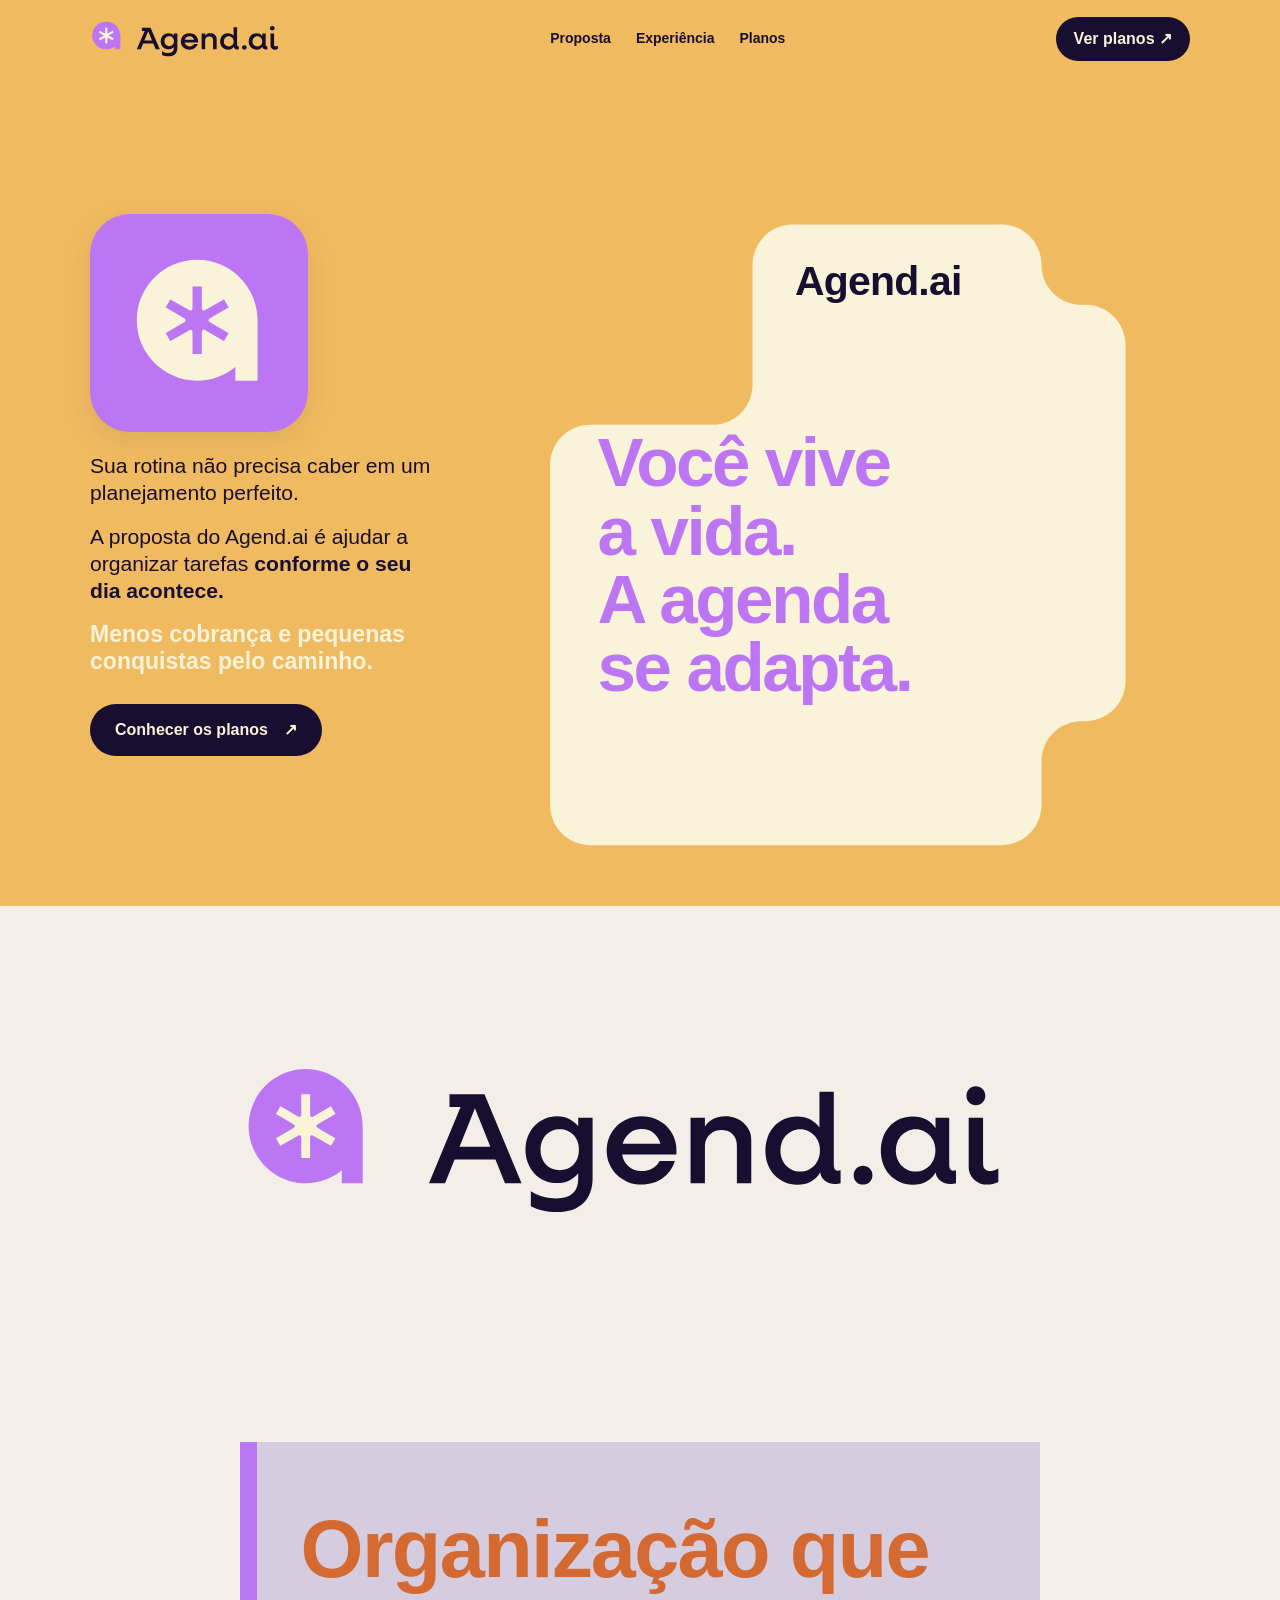
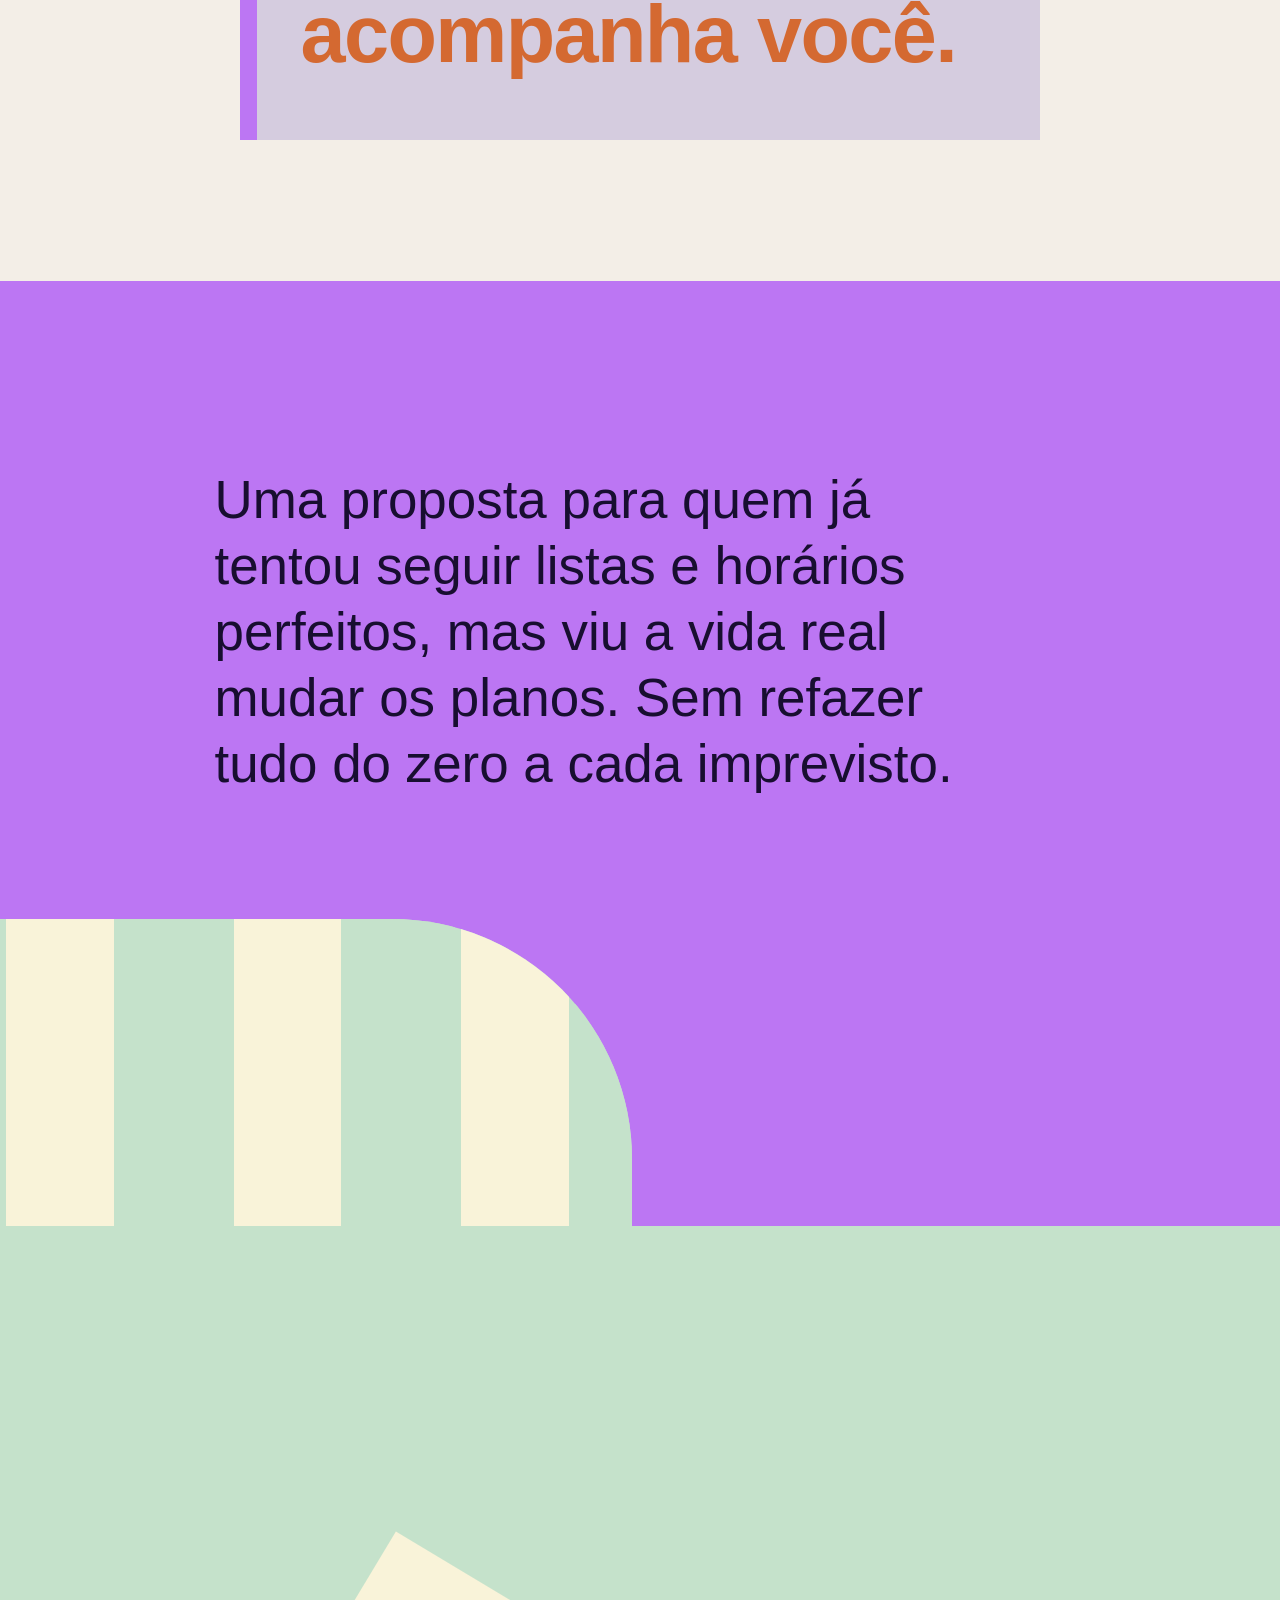
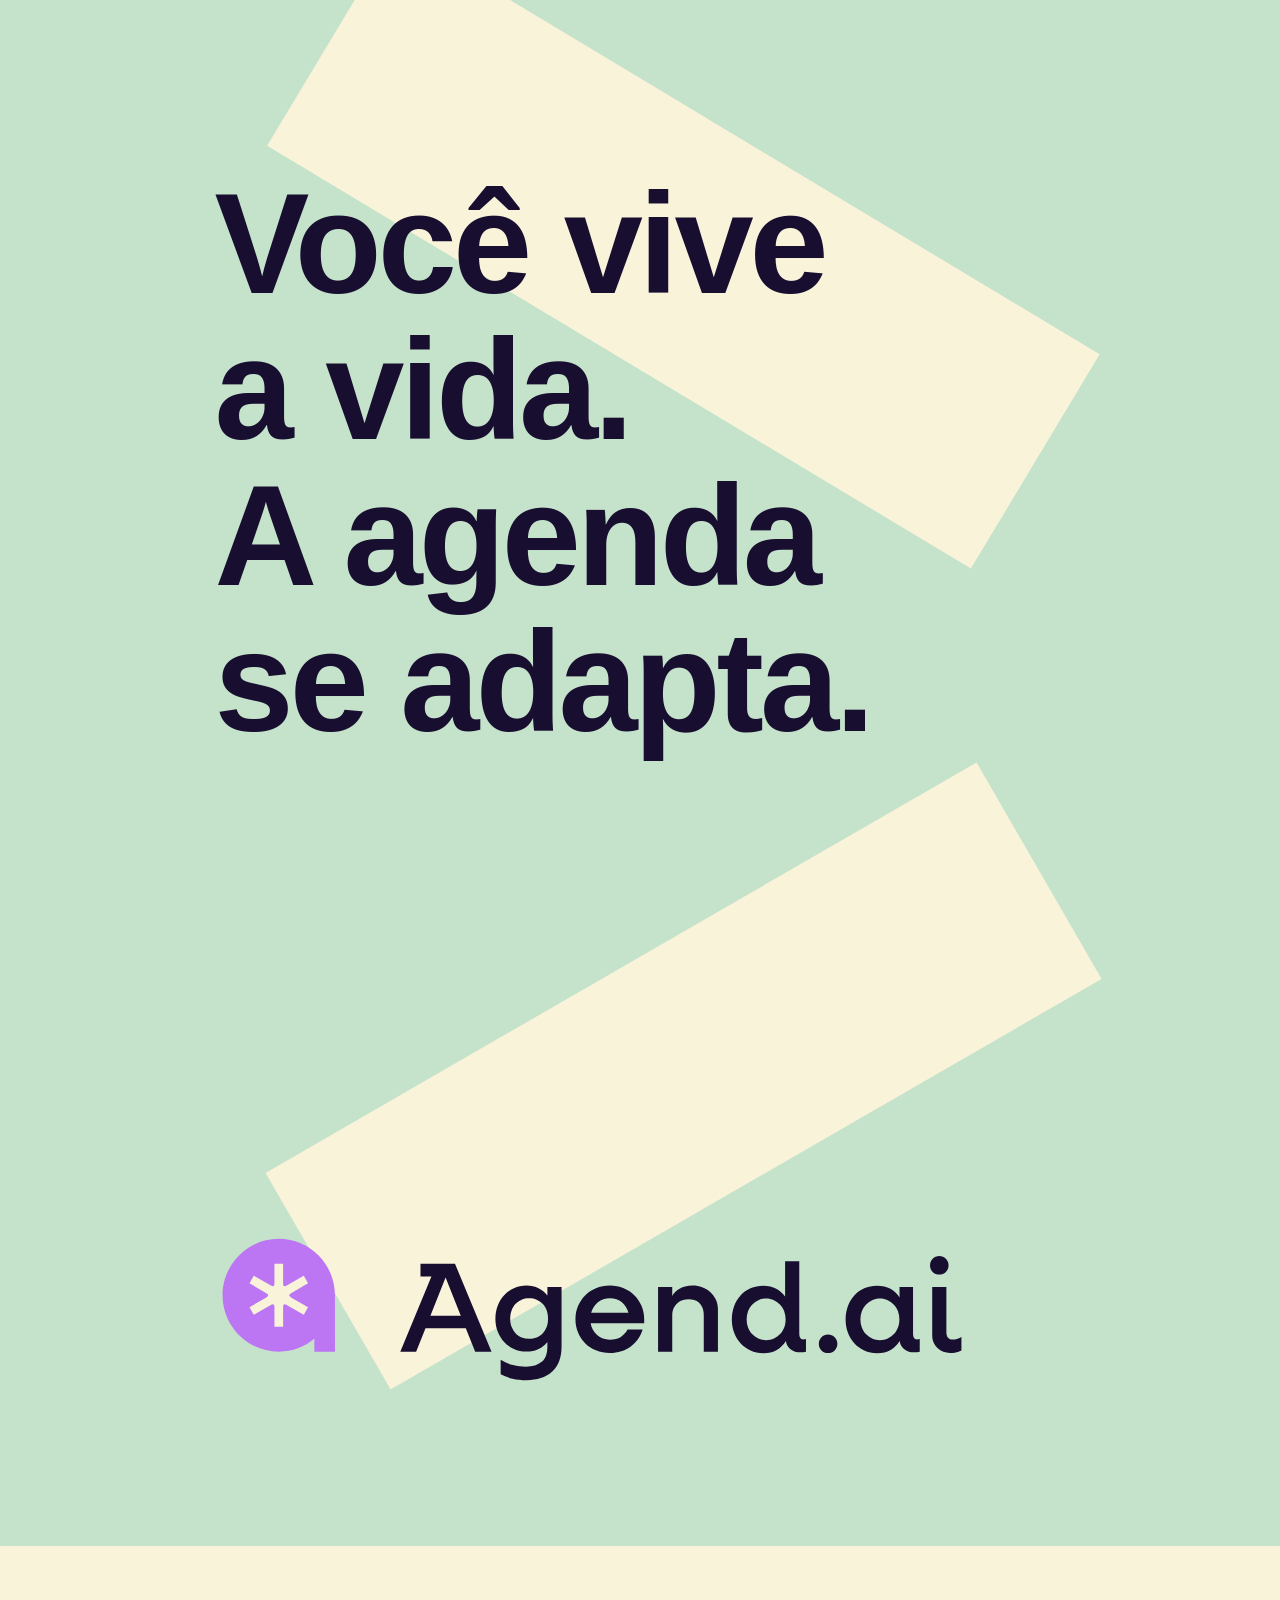
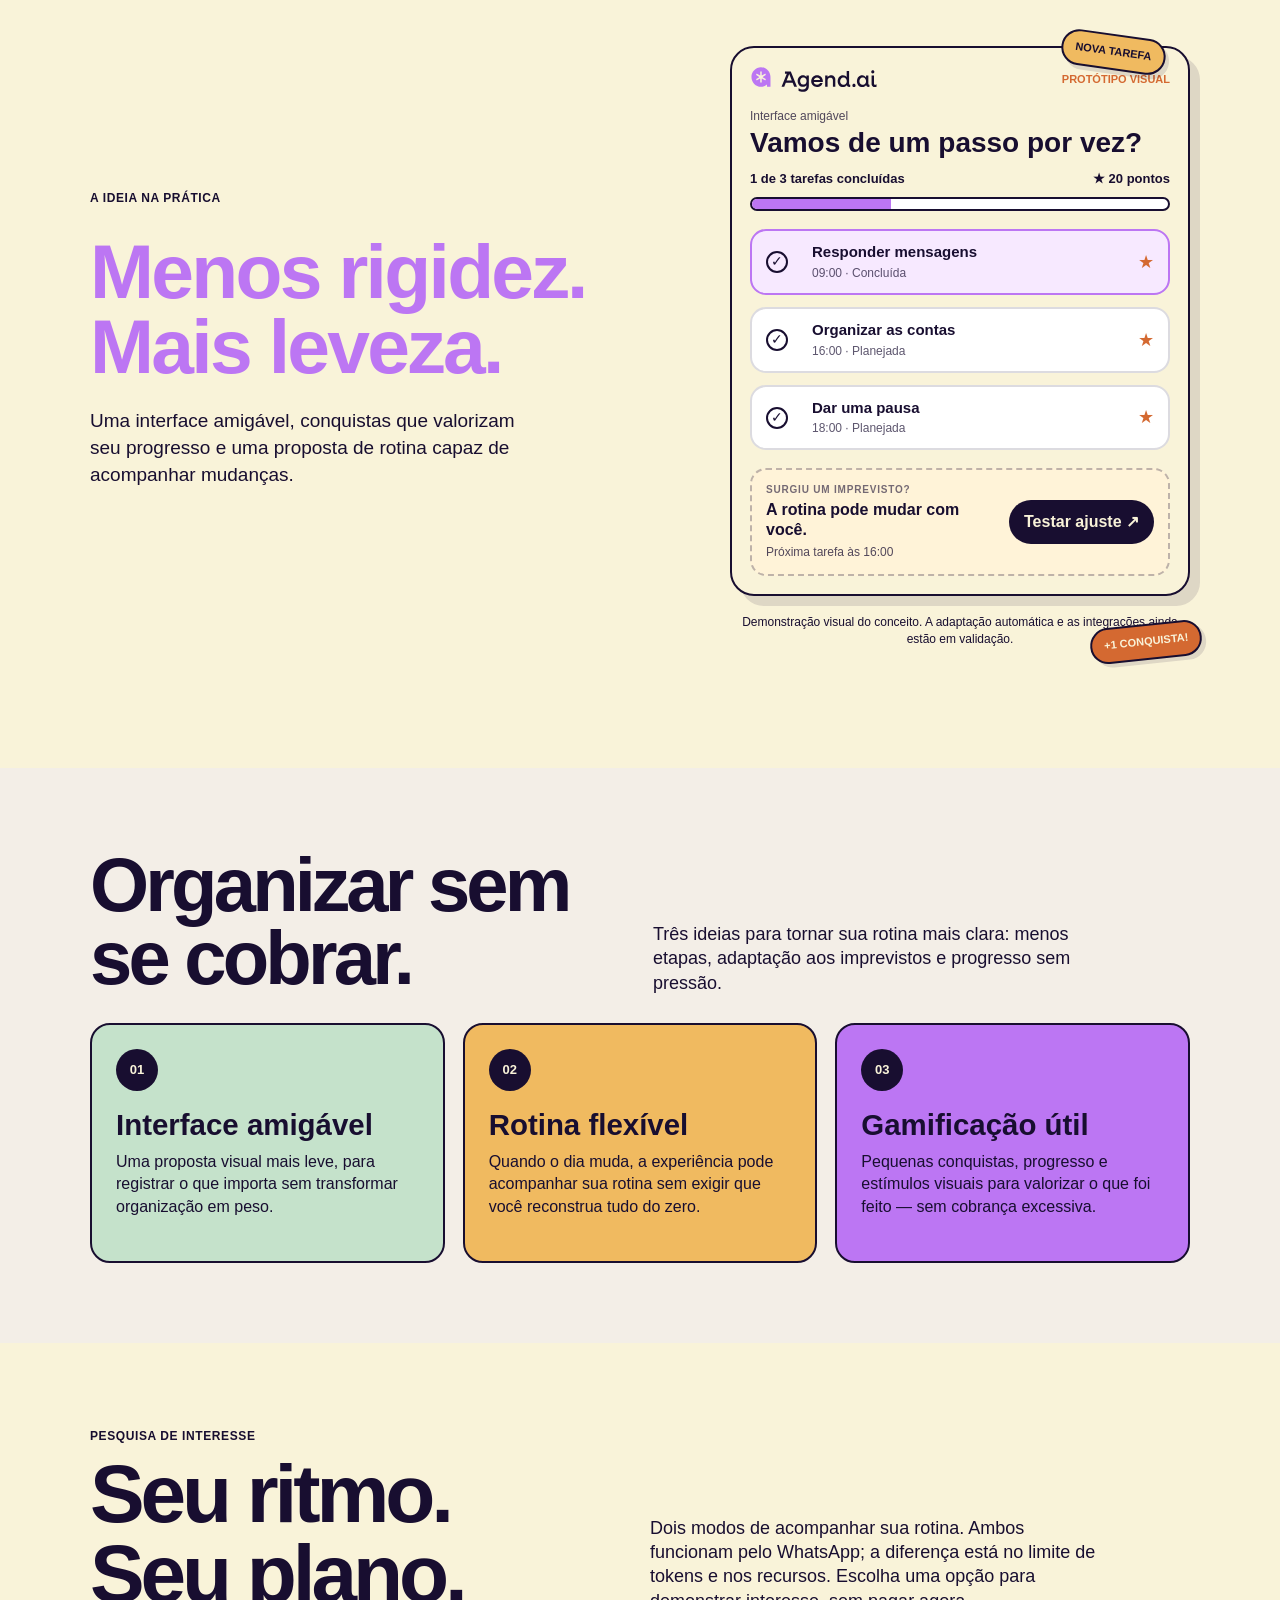
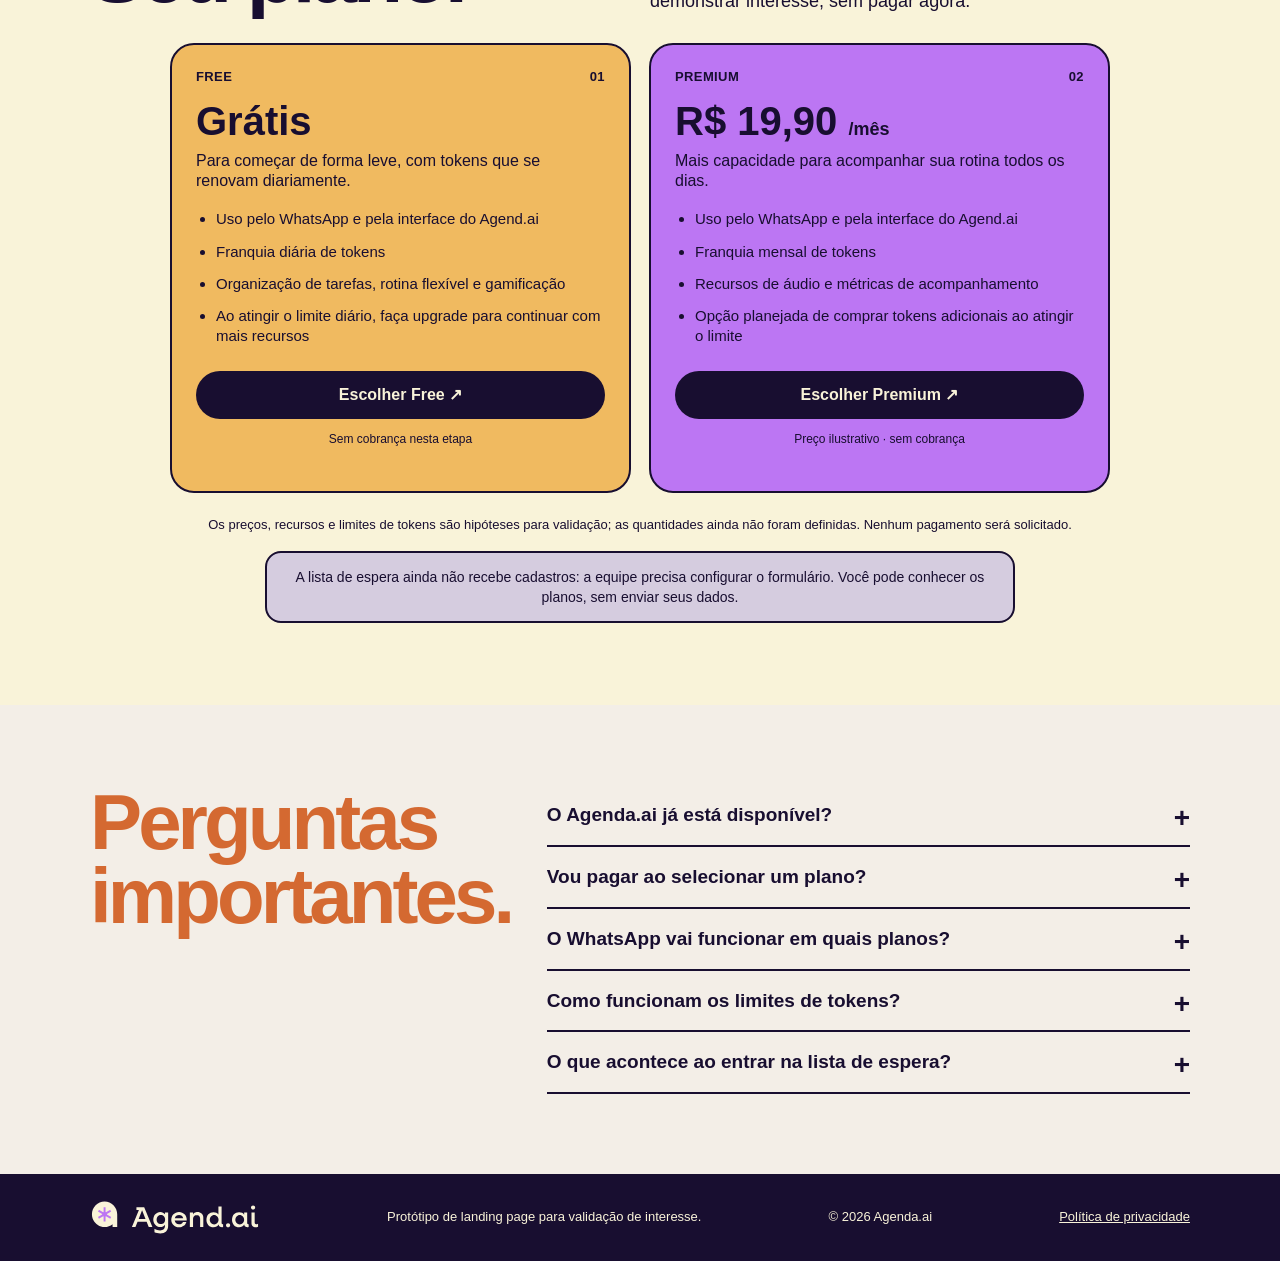
==== commit 191f503e: "Refina hero e atualiza planos Free/Premium com tokens e WhatsApp" ====
--- a/reserva.html
+++ b/reserva.html
@@ -1,2 +1,2 @@
 <!doctype html><html lang="pt-BR"><head><meta charset="utf-8"><meta name="viewport" content="width=device-width,initial-scale=1"><meta name="theme-color" content="#f0ba60"><title>Lista de espera · Agenda.ai</title><link rel="icon" href="logo-symbol.svg" type="image/svg+xml"><link rel="stylesheet" href="style.css"><script src="config.js" defer></script><script src="analytics.js" defer></script><script src="reserva.js" defer></script></head>
-<body class="inner-page"><header class="topbar"><div class="wrap topbar-inner"><a class="brand-link" href="index.html" aria-label="Agenda.ai, início"><img src="logo-full-dark.svg" alt="Agenda.ai" class="brand-logo"></a><a class="nav-cta" href="index.html#planos">Ver outros planos ↗</a></div></header><main class="secondary-main wrap"><div class="paper-panel"><div id="reserve-content"><span class="status-tag">✳ Pesquisa de interesse · Sem cobrança</span><h1>Um passo de cada vez.</h1><p>Você escolheu um plano. Para receber novidades do Agenda.ai, inscreva-se na lista de espera — é opcional e sem cobrança.</p><div class="selected-plan-box"><strong id="selected-plan">Standard</strong><span id="selected-price">R$ 9,90/mês*</span></div><div class="notice">O Agenda.ai está em validação. A escolha de um plano não gera compra, reserva garantida ou compromisso financeiro; os preços são apenas hipóteses de pesquisa.</div><form id="waitlist-form"><div class="form-field"><label for="lead-name">Seu nome <span class="muted">(opcional)</span></label><input id="lead-name" name="name" autocomplete="name" maxlength="90" placeholder="Como podemos te chamar?"></div><div class="form-field"><label for="lead-email">Seu e-mail *</label><input id="lead-email" name="email" type="email" autocomplete="email" maxlength="150" required placeholder="voce@exemplo.com"></div><label class="consent-row"><input type="checkbox" id="lead-consent" required><span>Concordo em receber notícias sobre o projeto e entendo que posso solicitar a exclusão dos meus dados. Consulte a <a href="privacidade.html">informação sobre privacidade</a>.</span></label><button id="join-btn" type="submit" class="button button-dark full-button">Entrar na lista de espera ↗</button><p id="form-status" class="form-status" role="status" aria-live="polite"></p></form><a class="back-link" href="index.html#planos">← Comparar outros planos</a></div><div class="success-box" id="success-box" role="status" tabindex="-1"><div class="success-icon">★</div><h1>Inscrição confirmada!</h1><p>Seu interesse no plano <strong id="success-plan">Standard</strong> foi registrado. Quando houver novidades, poderemos entrar em contato pelo e-mail informado.</p><div class="notice">Nenhuma compra foi realizada. O aplicativo está em fase de validação e o cadastro não garante acesso antecipado.</div><a href="index.html" class="button button-dark">Voltar ao Agenda.ai ↗</a></div></div></main></body></html>
+<body class="inner-page"><header class="topbar"><div class="wrap topbar-inner"><a class="brand-link" href="index.html" aria-label="Agenda.ai, início"><img src="logo-full-dark.svg" alt="Agenda.ai" class="brand-logo"></a><a class="nav-cta" href="index.html#planos">Ver outros planos ↗</a></div></header><main class="secondary-main wrap"><div class="paper-panel"><div id="reserve-content"><span class="status-tag">✳ Pesquisa de interesse · Sem cobrança</span><h1>Um passo de cada vez.</h1><p>Você escolheu um plano. Para receber novidades do Agenda.ai, inscreva-se na lista de espera — é opcional e sem cobrança.</p><div class="selected-plan-box"><strong id="selected-plan">Premium</strong><span id="selected-price">R$ 19,90/mês*</span></div><div class="notice">O Agenda.ai está em validação. A escolha de um plano não gera compra, reserva garantida ou compromisso financeiro; os preços e limites de tokens são apenas hipóteses de pesquisa.</div><form id="waitlist-form"><div class="form-field"><label for="lead-name">Seu nome <span class="muted">(opcional)</span></label><input id="lead-name" name="name" autocomplete="name" maxlength="90" placeholder="Como podemos te chamar?"></div><div class="form-field"><label for="lead-email">Seu e-mail *</label><input id="lead-email" name="email" type="email" autocomplete="email" maxlength="150" required placeholder="voce@exemplo.com"></div><label class="consent-row"><input type="checkbox" id="lead-consent" required><span>Concordo em receber notícias sobre o projeto e entendo que posso solicitar a exclusão dos meus dados. Consulte a <a href="privacidade.html">informação sobre privacidade</a>.</span></label><button id="join-btn" type="submit" class="button button-dark full-button">Entrar na lista de espera ↗</button><p id="form-status" class="form-status" role="status" aria-live="polite"></p></form><a class="back-link" href="index.html#planos">← Comparar outros planos</a></div><div class="success-box" id="success-box" role="status" tabindex="-1"><div class="success-icon">★</div><h1>Inscrição confirmada!</h1><p>Seu interesse no plano <strong id="success-plan">Premium</strong> foi registrado. Quando houver novidades, poderemos entrar em contato pelo e-mail informado.</p><div class="notice">Nenhuma compra foi realizada. O aplicativo está em fase de validação e o cadastro não garante acesso antecipado.</div><a href="index.html" class="button button-dark">Voltar ao Agenda.ai ↗</a></div></div></main></body></html>
--- a/style.css
+++ b/style.css
@@ -301,3 +301,50 @@
 [hidden]{display:none!important}
 .success-box:focus{outline:none}
 @media(prefers-reduced-motion:reduce){.nav-link-cta,.plan-button,.button,.plan-card{transition:none}}
+
+
+/* Hero compacto e planos — identidade original preservada */
+.reference-hero{background:var(--mustard);padding:30px 0 54px;overflow:hidden}
+.hero-stage{display:grid;grid-template-columns:minmax(285px,.75fr) minmax(0,1.45fr);align-items:center;gap:30px;max-width:1230px;min-height:690px}
+.hero-side{display:flex;flex-direction:column;align-items:flex-start;gap:20px;padding:28px 0 18px}
+.hero-emblem{width:clamp(155px,17vw,235px);height:auto;filter:drop-shadow(0 10px 14px rgba(24,14,48,.07));flex-shrink:0}
+.hero-side-copy{display:grid;gap:17px;max-width:350px}
+.hero-side-copy p{font-size:clamp(18px,1.65vw,23px);line-height:1.28;margin:0;color:var(--ink)}
+.hero-side-copy strong{font-weight:700}
+.hero-side-copy .hero-soft-line{font-weight:700;color:var(--cream);font-size:clamp(20px,1.8vw,26px);line-height:1.16}
+.hero-cta{display:inline-flex;align-items:center;justify-content:center;gap:16px;background:var(--ink);color:var(--cream);padding:16px 25px;border-radius:999px;font-weight:700;font-size:16px;margin-top:10px;text-align:center;min-height:52px}
+.hero-cta:hover{filter:brightness(1.12)}
+.hero-art{position:relative;aspect-ratio:1080/1140;width:100%;align-self:center}
+.hero-art-contour{position:absolute;inset:0;width:100%;height:100%;display:block;pointer-events:none}
+.hero-art-brand{position:absolute;top:20.5%;left:44%;font-size:clamp(28px,3.2vw,49px);line-height:1;color:var(--ink);font-weight:600;letter-spacing:-.02em}
+.hero-art h1{position:absolute;top:43%;left:16%;right:14%;color:var(--purple);font-size:clamp(56px,5.4vw,85px);letter-spacing:-.035em;line-height:.99;margin:0;font-weight:600}
+.plans-grid-two{grid-template-columns:repeat(2,minmax(0,1fr));max-width:940px;margin:0 auto}
+.plans-grid-two .plan-card{min-height:445px}
+.plans-grid-two .plan-premium{background:var(--purple)}
+.plans-grid-two .plan-free{background:var(--mustard)}
+@media(max-width:1000px){
+ .hero-stage{grid-template-columns:minmax(235px,.76fr) minmax(0,1.24fr);gap:16px;min-height:0}
+ .hero-side-copy p{font-size:17px}
+ .hero-art h1{font-size:clamp(45px,5.7vw,66px)}
+ .hero-art-brand{font-size:clamp(25px,3.5vw,37px)}
+}
+@media(max-width:720px){
+ .reference-hero{padding:14px 0 38px}
+ .hero-stage{grid-template-columns:1fr;gap:8px}
+ .hero-side{padding:12px 0 0;display:grid;grid-template-columns:85px 1fr;gap:12px 16px;align-items:start}
+ .hero-emblem{width:85px;grid-row:1}
+ .hero-side-copy{grid-column:2;gap:8px}
+ .hero-side-copy p{font-size:14px;line-height:1.3}
+ .hero-side-copy .hero-soft-line{font-size:16px}
+ .hero-cta{grid-column:1/-1;margin-top:4px;min-height:48px;width:100%;padding:12px}
+ .hero-art{max-width:530px;justify-self:center}
+ .hero-art-brand{font-size:clamp(24px,5.6vw,36px);top:20.7%;left:43%}
+ .hero-art h1{top:41%;left:16%;right:10%;font-size:clamp(39px,9.9vw,65px)}
+ .plans-grid-two{grid-template-columns:1fr;max-width:470px}
+}
+@media(max-width:385px){
+ .hero-side-copy p{font-size:13.3px}
+ .hero-side-copy .hero-soft-line{font-size:14.5px}
+ .hero-art h1{font-size:9.65vw}
+}
+@media(prefers-reduced-motion:reduce){.hero-cta{transition:none}}
